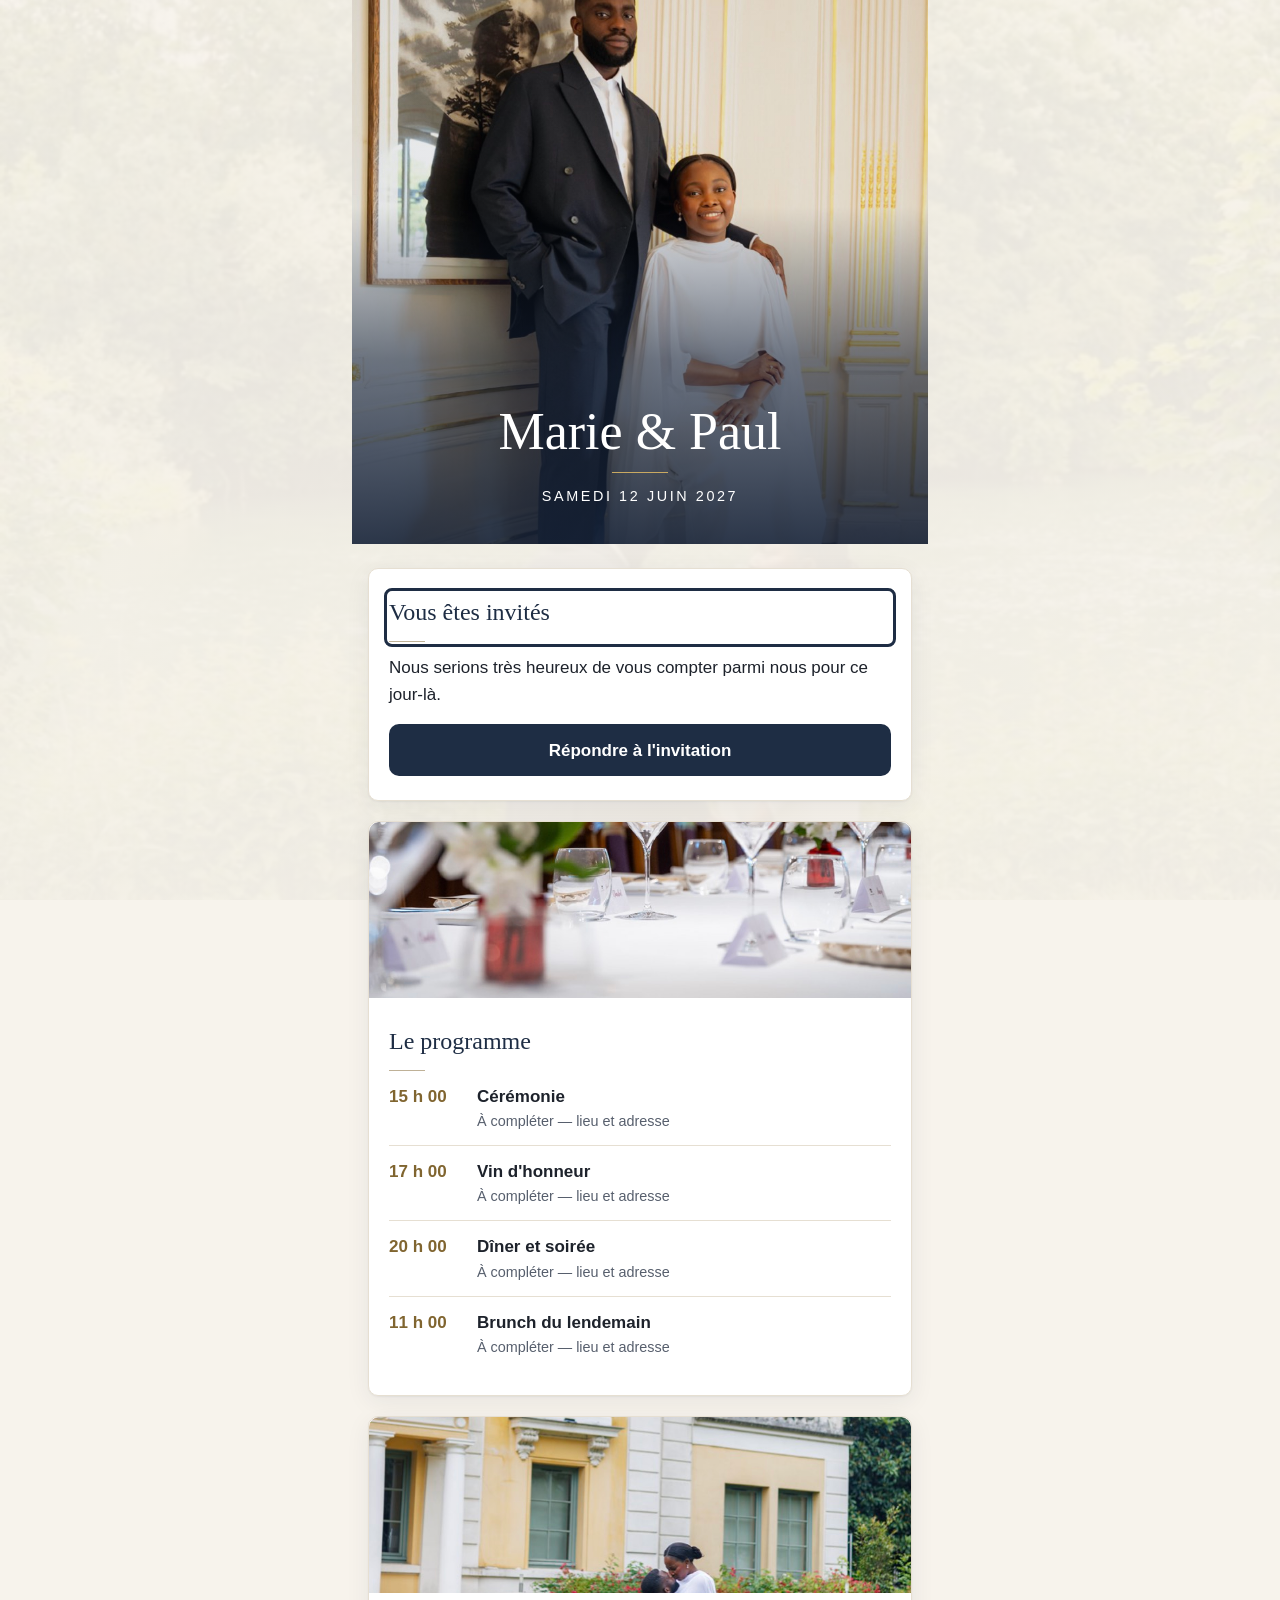
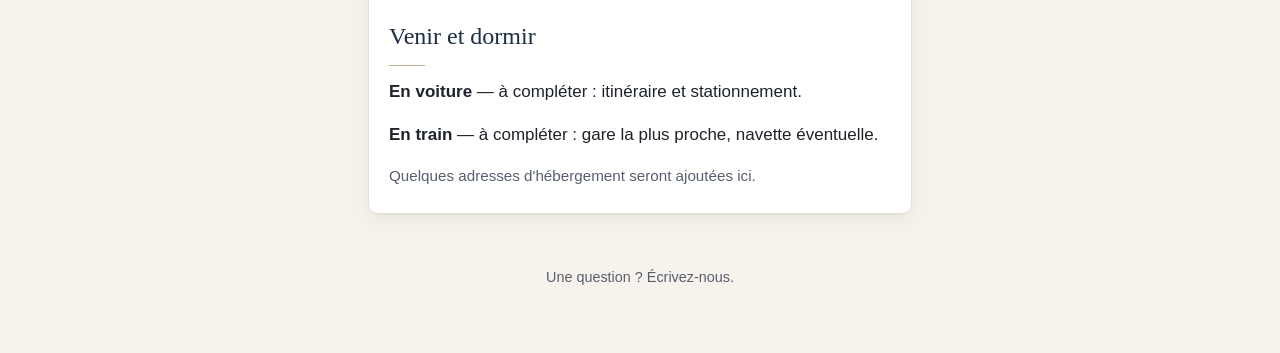
==== index.html @ 6b9d71e5 "P3 — Front câblé sur l'API - index.html : les 5 écrans, CSP par balise meta (default-src 'none', auc" ====
<!DOCTYPE html>
<html lang="fr">
<head>
<meta charset="utf-8">
<meta name="viewport" content="width=device-width, initial-scale=1">

<!--
  CSP par balise meta : GitHub Pages ne permet pas de définir d'en-tête HTTP (C2).

  connect-src autorise les deux domaines d'Apps Script : script.google.com reçoit
  la requête, et googleusercontent.com sert la réponse après la redirection 302
  que fetch suit seul (C4). Oublier le second casse tous les appels.

  Il n'y a volontairement ni 'unsafe-inline' ni 'unsafe-eval' : aucun script ni
  style en ligne nulle part dans ce fichier, et c'est à tenir.
-->
<meta http-equiv="Content-Security-Policy" content="
  default-src 'none';
  script-src 'self';
  style-src 'self';
  img-src 'self' data:;
  font-src 'self';
  connect-src https://script.google.com https://script.googleusercontent.com;
  form-action 'none';
  base-uri 'none';
  frame-ancestors 'none'">

<meta name="description" content="Informations pratiques et confirmation de présence pour le mariage de Marie et Paul.">
<meta name="theme-color" content="#1e2d44">
<title>Mariage de Marie et Paul</title>
<link rel="stylesheet" href="assets/css/style.css">
</head>
<body>

<a class="lien-evitement" href="#principal">Aller au contenu</a>

<div class="page">

  <header class="bandeau">
    <p class="bandeau__prenoms">Marie &amp; Paul</p>
    <hr class="bandeau__filet">
    <p class="bandeau__date">Samedi 12 juin 2027</p>
  </header>

  <main id="principal">

    <!-- ═══ Écran 1 — accueil et informations pratiques ═══════════════════ -->
    <section id="ecran-accueil">

      <div class="carte">
        <h2 tabindex="-1" data-titre>Vous êtes invités</h2>
        <p>Nous serions très heureux de vous compter parmi nous pour ce jour-là.</p>
        <p class="texte-doux" id="rappel-date-limite"></p>
        <div id="msg-accueil"></div>
        <button type="button" class="bouton" id="btn-repondre">Répondre à l'invitation</button>
      </div>

      <div class="carte">
        <img class="photo-bande" src="assets/img/table.jpg" alt="" width="1000" height="814">
        <h2>Le programme</h2>
        <ul class="programme">
          <li>
            <span class="programme__heure">15 h 00</span>
            <span>
              <p class="programme__lieu"><strong>Cérémonie</strong></p>
              <p class="programme__adresse">À compléter — lieu et adresse</p>
            </span>
          </li>
          <li>
            <span class="programme__heure">17 h 00</span>
            <span>
              <p class="programme__lieu"><strong>Vin d'honneur</strong></p>
              <p class="programme__adresse">À compléter — lieu et adresse</p>
            </span>
          </li>
          <li>
            <span class="programme__heure">20 h 00</span>
            <span>
              <p class="programme__lieu"><strong>Dîner et soirée</strong></p>
              <p class="programme__adresse">À compléter — lieu et adresse</p>
            </span>
          </li>
          <li>
            <span class="programme__heure">11 h 00</span>
            <span>
              <p class="programme__lieu"><strong>Brunch du lendemain</strong></p>
              <p class="programme__adresse">À compléter — lieu et adresse</p>
            </span>
          </li>
        </ul>
      </div>

      <div class="carte">
        <img class="photo-bande" src="assets/img/couple.jpg" alt="" width="793" height="1000">
        <h2>Venir et dormir</h2>
        <p><strong>En voiture</strong> — à compléter : itinéraire et stationnement.</p>
        <p><strong>En train</strong> — à compléter : gare la plus proche, navette éventuelle.</p>
        <p class="texte-doux">Quelques adresses d'hébergement seront ajoutées ici.</p>
      </div>

    </section>

    <!-- ═══ Écran 2 — adresse email ═══════════════════════════════════════ -->
    <section id="ecran-email" hidden>
      <div class="carte">
        <h2 tabindex="-1" data-titre>Répondre à l'invitation</h2>
        <p>Indiquez l'adresse email à laquelle vous avez reçu le faire-part. Nous vous
           enverrons un code à 6 chiffres.</p>

        <div id="msg-email"></div>

        <form id="form-email" novalidate>
          <div class="champ">
            <label for="champ-email">Votre adresse email</label>
            <input type="email" id="champ-email" name="email" autocomplete="email"
                   inputmode="email" autocapitalize="off" spellcheck="false"
                   aria-describedby="err-email" required>
            <span class="erreur-champ" id="err-email"></span>
          </div>

          <!-- Piège à robots : invisible pour un humain, rempli par un automate.
               S'il est rempli, le serveur fait semblant d'accepter sans rien envoyer. -->
          <div class="champ-piege" aria-hidden="true">
            <label for="champ-piege">Ne remplissez pas ce champ</label>
            <input type="text" id="champ-piege" name="website" tabindex="-1" autocomplete="off">
          </div>

          <button type="submit" class="bouton" id="btn-envoyer-code">Recevoir mon code</button>
        </form>

        <p class="texte-doux">
          <button type="button" class="bouton--lien" id="btn-retour-accueil">Retour aux informations</button>
        </p>
      </div>
    </section>

    <!-- ═══ Écran 3 — code reçu par email ════════════════════════════════ -->
    <section id="ecran-code" hidden>
      <div class="carte">
        <h2 tabindex="-1" data-titre>Votre code</h2>
        <p>Nous avons envoyé un code à 6 chiffres à <strong id="rappel-email"></strong>.
           Il est valable 10 minutes.</p>

        <div id="msg-code"></div>

        <form id="form-code" novalidate>
          <div class="champ champ-code">
            <label for="champ-code">Code à 6 chiffres</label>
            <span class="aide" id="aide-code">Pensez à regarder dans vos courriers indésirables.</span>
            <input type="text" id="champ-code" inputmode="numeric" autocomplete="one-time-code"
                   pattern="[0-9]{6}" maxlength="6" autocapitalize="off" spellcheck="false"
                   aria-describedby="aide-code err-code" required>
            <span class="erreur-champ" id="err-code"></span>
          </div>

          <button type="submit" class="bouton" id="btn-valider-code">Valider</button>
        </form>

        <p class="texte-doux">
          <button type="button" class="bouton--lien" id="btn-renvoyer-code">Renvoyer un code</button>
          ·
          <button type="button" class="bouton--lien" id="btn-changer-email">Changer d'adresse</button>
        </p>
      </div>
    </section>

    <!-- ═══ Écran 4 — formulaire ═════════════════════════════════════════ -->
    <section id="ecran-formulaire" hidden>
      <div class="carte">
        <h2 tabindex="-1" data-titre id="titre-foyer"></h2>
        <p class="texte-doux" id="sous-titre-foyer"></p>
        <p class="texte-doux" id="rappel-limite-formulaire"></p>
        <div class="message message--info" id="msg-formulaire-clos" role="status" hidden>
          <p>Les réponses sont closes : ce formulaire est en lecture seule.</p>
        </div>
      </div>

      <form id="form-rsvp" novalidate>
        <div class="carte">
          <div id="liste-personnes"></div>

          <div class="personne accompagnant" id="bloc-accompagnant" hidden>
            <label class="case-a-cocher" for="case-accompagnant">
              <input type="checkbox" id="case-accompagnant">
              <span>Je viens accompagné·e
                <span class="texte-doux" id="texte-places-libres"></span></span>
            </label>
            <div id="details-accompagnant">
              <div class="champ">
                <label for="acc-nom">Nom de votre accompagnant·e</label>
                <span class="aide">Pour le plan de table et son menu.</span>
                <input type="text" id="acc-nom" maxlength="60">
              </div>
              <div class="champ">
                <label for="acc-regime">Régime alimentaire</label>
                <select id="acc-regime">
                  <option value="aucun">Aucun régime particulier</option>
                  <option value="vegetarien">Végétarien</option>
                  <option value="vegan">Végétalien</option>
                  <option value="sans_porc">Sans porc</option>
                  <option value="sans_gluten">Sans gluten</option>
                  <option value="menu_enfant">Menu enfant</option>
                  <option value="autre">Autre (précisez ci-dessous)</option>
                </select>
              </div>
              <div class="champ">
                <label for="acc-allergies">Allergies ou précisions</label>
                <input type="text" id="acc-allergies" maxlength="200">
              </div>
            </div>
          </div>
        </div>

        <div class="carte">
          <div class="champ">
            <label for="champ-commentaire">Un mot pour nous&nbsp;?</label>
            <span class="aide">Navette, hébergement, contrainte d'accès, ou simplement un message.</span>
            <textarea id="champ-commentaire" maxlength="500"></textarea>
          </div>

          <div id="msg-formulaire"></div>

          <button type="submit" class="bouton" id="btn-envoyer-reponse">Envoyer notre réponse</button>
        </div>
      </form>
    </section>

    <!-- ═══ Écran 5 — merci ══════════════════════════════════════════════ -->
    <section id="ecran-merci" hidden>
      <div class="carte">
        <img class="photo-bande" src="assets/img/detail.jpg" alt="" width="764" height="800">

        <div class="message message--succes" id="bandeau-merci" role="status">
          <p><strong>C'est enregistré, merci&nbsp;!</strong></p>
        </div>
        <div class="message message--info" id="msg-merci-clos" role="status" hidden>
          <p>Les réponses sont closes.</p>
        </div>

        <h2 tabindex="-1" data-titre id="titre-merci">Votre réponse</h2>
        <ul class="recap" id="recap-personnes"></ul>

        <button type="button" class="bouton bouton--secondaire" id="btn-modifier">Modifier ma réponse</button>
        <p class="texte-doux" id="note-merci"></p>
        <p class="texte-doux">
          <button type="button" class="bouton--lien" id="btn-deconnexion">Se déconnecter</button>
        </p>
      </div>
    </section>

  </main>

  <footer class="pied">
    <p>Une question&nbsp;? Écrivez-nous.</p>
  </footer>

</div>

<!-- Zone d'annonce pour les lecteurs d'écran : chaque changement d'écran,
     chaque erreur et chaque attente y sont écrits. -->
<div id="annonce" class="visuellement-masque" aria-live="polite" role="status"></div>

<script type="module" src="assets/js/app.js"></script>
</body>
</html>
---- assets/css/style.css ----
/* ──────────────────────────────────────────────────────────────────────────
   Site RSVP de mariage — feuille de style unique.

   Mobile d'abord : tout est pensé pour un pouce sur un écran de 360 px, puis
   élargi. Aucune dépendance, aucune police externe (voir « Identité visuelle »).
   Aucun style en ligne nulle part : la CSP interdit `style="..."` (C2).
   ────────────────────────────────────────────────────────────────────────── */

/* ── Identité visuelle ─────────────────────────────────────────────────────
   Palette tirée des photos du couple, par échantillonnage et non à l'œil :
   le marine du costume est la famille dominante (9 % des pixels), devant les
   blancs de la robe et des boiseries, et les ivoires dorés des panneaux
   parisiens et de la façade du château.

       #223244  marine du costume        → --couleur-principale
       #ffffff  robe, boiseries, fleurs  → --couleur-carte
       #ddccbb  panneaux, façade ocre    → --couleur-fond
       #bb9976  dorures                  → --couleur-or

   Chaque couple couleur/fond a été passé au calcul de ratio WCAG. L'or des
   photos (#9c7b3f) ne passait qu'à 3,6:1 : il est assombri à #806530 (5,0:1)
   dès qu'il porte du texte, et sa version claire est réservée aux filets
   décoratifs posés sur le marine, où elle atteint 6,2:1.
   ────────────────────────────────────────────────────────────────────────── */
:root {
  --couleur-fond: #f7f3ec;
  --couleur-carte: #ffffff;
  --couleur-principale: #1e2d44;        /* marine du costume */
  --couleur-principale-sombre: #152136;
  --couleur-or: #806530;                /* or lisible : 5,5:1 sur blanc */
  --couleur-or-clair: #c9a961;          /* filets sur marine uniquement, jamais de texte */
  --couleur-texte: #1d222b;
  --couleur-texte-doux: #575f6d;
  --couleur-bordure: #e6dfd2;
  /* Bordure des champs : 3,2:1 minimum sur les deux fonds — WCAG 1.4.11,
     contraste des composants d'interface. Ne pas éclaircir sans recalculer. */
  --couleur-bordure-forte: #8d8878;
  --couleur-erreur: #9e2f28;
  --couleur-erreur-fond: #fdf2f1;
  --couleur-succes: #2a6049;
  --couleur-succes-fond: #eef5f1;

  --police-titres: Iowan Old Style, Palatino, Georgia, 'Times New Roman', serif;
  --police-texte: -apple-system, BlinkMacSystemFont, 'Segoe UI', Roboto,
                  Helvetica, Arial, sans-serif;

  --rayon: 10px;
  --cible-tactile: 44px;      /* jamais en dessous : doigt d'adulte */
  --largeur-contenu: 34rem;
  --ombre: 0 1px 2px rgba(30, 45, 68, .06), 0 6px 24px rgba(30, 45, 68, .07);
}

*, *::before, *::after { box-sizing: border-box; }

/* Le basculement d'écran et de détails passe par l'attribut `hidden` :
   on s'assure qu'aucune règle d'affichage ne le contredise. */
[hidden] { display: none !important; }

html { -webkit-text-size-adjust: 100%; }

/* Photo de fond, posée une fois pour toute la page et voilée d'ivoire pour
   rester une texture. En pseudo-élément fixe plutôt qu'en
   `background-attachment: fixed`, que Safari iOS rend mal. */
body::before {
  content: '';
  position: fixed;
  inset: 0;
  z-index: -1;
  background-image:
    linear-gradient(rgba(247, 243, 236, .93), rgba(247, 243, 236, .965)),
    url('../img/fond.jpg');
  background-size: cover;
  background-position: center;
}

body {
  margin: 0;
  padding: 0 1rem 4rem;
  background: var(--couleur-fond);
  color: var(--couleur-texte);
  font-family: var(--police-texte);
  font-size: 1.0625rem;        /* 17 px : lisible sans zoom */
  line-height: 1.6;
  overflow-wrap: break-word;   /* un nom très long ne crée pas de défilement horizontal */
}

/* ── Accessibilité ─────────────────────────────────────────────────────── */

:focus-visible {
  outline: 3px solid var(--couleur-principale);
  outline-offset: 2px;
  border-radius: 3px;
}

.lien-evitement {
  position: absolute;
  left: -9999px;
  top: 0;
  background: var(--couleur-carte);
  padding: .75rem 1rem;
  z-index: 10;
}
.lien-evitement:focus { left: .5rem; top: .5rem; }

.visuellement-masque {
  position: absolute;
  width: 1px; height: 1px;
  margin: -1px; padding: 0;
  overflow: hidden;
  clip: rect(0 0 0 0);
  white-space: nowrap;
  border: 0;
}

@media (prefers-reduced-motion: reduce) {
  *, *::before, *::after { animation-duration: .01ms !important; transition-duration: .01ms !important; }
}

/* ── Structure ─────────────────────────────────────────────────────────── */

.page {
  max-width: var(--largeur-contenu);
  margin: 0 auto;
}

/* ── Bandeau photographique ────────────────────────────────────────────── */

.bandeau {
  position: relative;
  margin: 0 -1rem 1.5rem;            /* pleine largeur malgré la marge du body */
  min-height: min(80vh, 34rem);
  display: flex;
  flex-direction: column;
  justify-content: flex-end;
  padding: 2rem 1.5rem 2.25rem;
  text-align: center;
  color: #fff;
  background-color: var(--couleur-principale-sombre);   /* visible si l'image manque */
  background-image:
    linear-gradient(to bottom,
      rgba(21, 33, 54, .10) 0%,
      rgba(21, 33, 54, .10) 38%,
      rgba(21, 33, 54, .62) 66%,
      rgba(21, 33, 54, .90) 100%),
    url('../img/accueil.jpg');
  background-size: cover;
  background-position: center 12%;
  background-repeat: no-repeat;
}

.bandeau__prenoms {
  font-family: var(--police-titres);
  font-size: clamp(2.25rem, 10vw, 3.25rem);
  font-weight: 400;
  line-height: 1.1;
  margin: 0 0 .75rem;
  color: #fff;
}

/* Filet doré : le seul emprunt direct aux dorures des photos. */
.bandeau__filet {
  width: 3.5rem;
  height: 1px;
  margin: 0 auto .75rem;
  background: var(--couleur-or-clair);
  border: 0;
}

.bandeau__date {
  margin: 0;
  color: #fff;
  font-size: .9rem;
  letter-spacing: .18em;
  text-transform: uppercase;
}

/* Bandeau photographique inséré dans une carte (programme, remerciement). */
.photo-bande {
  display: block;
  width: calc(100% + 2.5rem);
  margin: -1.5rem -1.25rem 1.5rem;
  height: 11rem;
  object-fit: cover;
  border-radius: var(--rayon) var(--rayon) 0 0;
  background: var(--couleur-fond);
}

.carte {
  background: var(--couleur-carte);
  border: 1px solid var(--couleur-bordure);
  border-radius: var(--rayon);
  box-shadow: var(--ombre);
  padding: 1.5rem 1.25rem;
  margin-bottom: 1.25rem;
  overflow: hidden;      /* laisse .photo-bande épouser les coins arrondis */
}

h2 {
  font-family: var(--police-titres);
  font-size: 1.5rem;
  font-weight: 400;
  margin: 0 0 .75rem;
  color: var(--couleur-principale);
}

/* Petit filet doré sous les titres : rappel discret des dorures des photos. */
h2::after {
  content: '';
  display: block;
  width: 2.25rem;
  height: 1px;
  margin-top: .6rem;
  background: var(--couleur-or);
  opacity: .5;
}

h3 {
  font-size: 1.0625rem;
  font-weight: 600;
  margin: 0 0 .25rem;
}

p { margin: 0 0 1rem; }
p:last-child { margin-bottom: 0; }

.texte-doux { color: var(--couleur-texte-doux); font-size: .95rem; }

/* ── Informations pratiques ────────────────────────────────────────────── */

.programme { list-style: none; margin: 0; padding: 0; }

.programme li {
  display: flex;
  gap: 1rem;
  padding: .75rem 0;
  border-top: 1px solid var(--couleur-bordure);
}
.programme li:first-child { border-top: 0; padding-top: 0; }

.programme__heure {
  flex: 0 0 4.5rem;
  font-variant-numeric: tabular-nums;
  color: var(--couleur-or);
  font-weight: 600;
}

.programme__lieu { margin: 0; }
.programme__adresse { margin: 0; font-size: .9rem; color: var(--couleur-texte-doux); }

/* ── Formulaires ───────────────────────────────────────────────────────── */

.champ { margin-bottom: 1.25rem; }
.champ:last-child { margin-bottom: 0; }

label {
  display: block;
  font-weight: 600;
  margin-bottom: .35rem;
}

.aide {
  display: block;
  font-weight: 400;
  font-size: .9rem;
  color: var(--couleur-texte-doux);
  margin-bottom: .4rem;
}

input[type="email"],
input[type="text"],
input[type="number"],
select,
textarea {
  width: 100%;
  min-height: var(--cible-tactile);
  padding: .6rem .75rem;
  font: inherit;
  font-size: 1rem;             /* au moins 16 px : évite le zoom automatique sur iOS */
  color: var(--couleur-texte);
  background: var(--couleur-carte);
  border: 1px solid var(--couleur-bordure-forte);
  border-radius: var(--rayon);
}

textarea { min-height: 6rem; resize: vertical; }

select {
  appearance: none;
  background-image: url("data:image/svg+xml;charset=utf-8,%3Csvg xmlns='http://www.w3.org/2000/svg' width='12' height='8'%3E%3Cpath fill='%235f5a52' d='M1 1l5 5 5-5'/%3E%3C/svg%3E");
  background-repeat: no-repeat;
  background-position: right .9rem center;
  padding-right: 2.5rem;
}

input[aria-invalid="true"], select[aria-invalid="true"], textarea[aria-invalid="true"] {
  border-color: var(--couleur-erreur);
  border-width: 2px;
}

/* Champ du code : un seul champ, large, pour que le collage fonctionne. */
.champ-code input {
  font-size: 1.75rem;
  letter-spacing: .5em;
  text-align: center;
  padding-left: .5em;          /* compense l'espacement sur le dernier caractère */
  font-variant-numeric: tabular-nums;
}

/* Piège à robots : invisible pour un humain, lisible par un robot (M4). */
.champ-piege {
  position: absolute;
  left: -9999px;
  width: 1px;
  height: 1px;
  overflow: hidden;
}

/* ── Boutons ───────────────────────────────────────────────────────────── */

.bouton {
  display: inline-flex;
  align-items: center;
  justify-content: center;
  gap: .5rem;
  width: 100%;
  min-height: var(--cible-tactile);
  padding: .7rem 1.25rem;
  font: inherit;
  font-size: 1.0625rem;
  font-weight: 600;
  color: #fff;
  background: var(--couleur-principale);
  border: 1px solid transparent;
  border-radius: var(--rayon);
  cursor: pointer;
  text-align: center;
}

.bouton:hover:not(:disabled) { background: var(--couleur-principale-sombre); }

.bouton:disabled {
  opacity: .6;
  cursor: progress;
}

.bouton--secondaire {
  color: var(--couleur-principale);
  background: transparent;
  border-color: var(--couleur-bordure-forte);
  font-weight: 500;
}
.bouton--secondaire:hover:not(:disabled) { background: var(--couleur-fond); }

.bouton--lien {
  width: auto;
  min-height: var(--cible-tactile);
  padding: .5rem 0;
  color: var(--couleur-principale);
  background: none;
  border: 0;
  font-weight: 500;
  text-decoration: underline;
  cursor: pointer;
}

/* Indicateur d'attente : le démarrage à froid dure 1 à 4 s (C5), il faut
   que l'invité voie qu'il se passe quelque chose. */
.rouet {
  width: 1.1em;
  height: 1.1em;
  border: 2px solid currentColor;
  border-right-color: transparent;
  border-radius: 50%;
  animation: tourner .7s linear infinite;
}
@keyframes tourner { to { transform: rotate(360deg); } }

/* ── Messages ──────────────────────────────────────────────────────────── */

.message {
  display: flex;
  gap: .6rem;
  padding: .85rem 1rem;
  border-radius: var(--rayon);
  border: 1px solid;
  margin-bottom: 1.25rem;
  font-size: .97rem;
}

.message--erreur {
  color: var(--couleur-erreur);
  background: var(--couleur-erreur-fond);
  border-color: var(--couleur-erreur);
}

.message--succes {
  color: var(--couleur-succes);
  background: var(--couleur-succes-fond);
  border-color: var(--couleur-succes);
}

.message--info {
  color: var(--couleur-texte-doux);
  background: var(--couleur-fond);
  border-color: var(--couleur-bordure);
}

.message p { margin: 0; }
.message p + p { margin-top: .4rem; }

.erreur-champ {
  display: block;
  margin-top: .35rem;
  color: var(--couleur-erreur);
  font-size: .9rem;
  font-weight: 500;
}

/* ── Personnes du foyer ────────────────────────────────────────────────── */

.personne {
  border: 1px solid var(--couleur-bordure);
  border-radius: var(--rayon);
  padding: 1rem;
  margin-bottom: 1rem;
}

.personne__nom {
  display: flex;
  align-items: baseline;
  justify-content: space-between;
  gap: .5rem;
  margin-bottom: .75rem;
}

.etiquette {
  font-size: .78rem;
  font-weight: 600;
  letter-spacing: .04em;
  text-transform: uppercase;
  color: var(--couleur-texte-doux);
  background: var(--couleur-fond);
  border: 1px solid var(--couleur-bordure);
  border-radius: 999px;
  padding: .1rem .55rem;
  white-space: nowrap;
}

/* Choix présent / absent : deux grandes cibles, pas une case à cocher. */
.choix-presence {
  border: 0;
  margin: 0 0 1rem;
  padding: 0;
}

.choix-presence legend { padding: 0; margin-bottom: .35rem; font-weight: 600; }

/* La grille est portée par un div interne : `display: grid` sur un <fieldset>
   reste mal supporté par les navigateurs un peu anciens. */
.choix-presence__options {
  display: grid;
  grid-template-columns: 1fr 1fr;
  gap: .5rem;
}

/* Chaque option est un <label> : le clic bascule le bouton radio sur toute la
   surface, et le radio reçoit enfin un nom accessible. */
.choix-presence__option {
  position: relative;
  display: block;
  margin: 0;
  font-weight: 400;
  cursor: pointer;
}

.choix-presence input {
  position: absolute;
  opacity: 0;
  width: 100%;
  height: 100%;
  margin: 0;
  cursor: pointer;
}

.choix-presence span {
  display: flex;
  align-items: center;
  justify-content: center;
  min-height: var(--cible-tactile);
  padding: .5rem;
  text-align: center;
  background: var(--couleur-carte);
  border: 1px solid var(--couleur-bordure-forte);
  border-radius: var(--rayon);
  font-weight: 500;
}

.choix-presence input:checked + span {
  color: #fff;
  background: var(--couleur-principale);
  border-color: var(--couleur-principale);
}

.choix-presence input:focus-visible + span {
  outline: 3px solid var(--couleur-principale);
  outline-offset: 2px;
}

/* Les détails n'apparaissent que si la personne est présente. */
.details-presence { padding-top: .25rem; }

.ligne-deux {
  display: grid;
  grid-template-columns: 1fr;
  gap: 1rem;
}

@media (min-width: 30rem) {
  .ligne-deux { grid-template-columns: 7rem 1fr; }
}

/* Accompagnant : on n'affiche le bloc que si une place est libre. */
.accompagnant { border-style: dashed; }

.case-a-cocher {
  display: flex;
  align-items: flex-start;
  gap: .65rem;
  min-height: var(--cible-tactile);
  cursor: pointer;
  font-weight: 500;
}

.case-a-cocher input {
  width: 1.4rem;
  height: 1.4rem;
  margin: .2rem 0 0;
  flex: 0 0 auto;
  accent-color: var(--couleur-principale);
}

/* ── Récapitulatif ─────────────────────────────────────────────────────── */

.recap { list-style: none; margin: 0 0 1.25rem; padding: 0; }

.recap li {
  display: flex;
  align-items: baseline;
  justify-content: space-between;
  gap: 1rem;
  padding: .7rem 0;
  border-top: 1px solid var(--couleur-bordure);
}
.recap li:first-child { border-top: 0; }

.recap__detail { font-size: .9rem; color: var(--couleur-texte-doux); }

.recap__etat { font-weight: 600; white-space: nowrap; }
.recap__etat--present { color: var(--couleur-succes); }
.recap__etat--absent { color: var(--couleur-texte-doux); }

/* ── Pied de page ──────────────────────────────────────────────────────── */

.pied {
  text-align: center;
  padding: 2rem 0 0;
  font-size: .9rem;
  color: var(--couleur-texte-doux);
}

.pied a { color: var(--couleur-principale); }

/* ── Impression ────────────────────────────────────────────────────────── */

@media print {
  .carte { box-shadow: none; break-inside: avoid; }
  .bouton, .bouton--lien { display: none; }
}
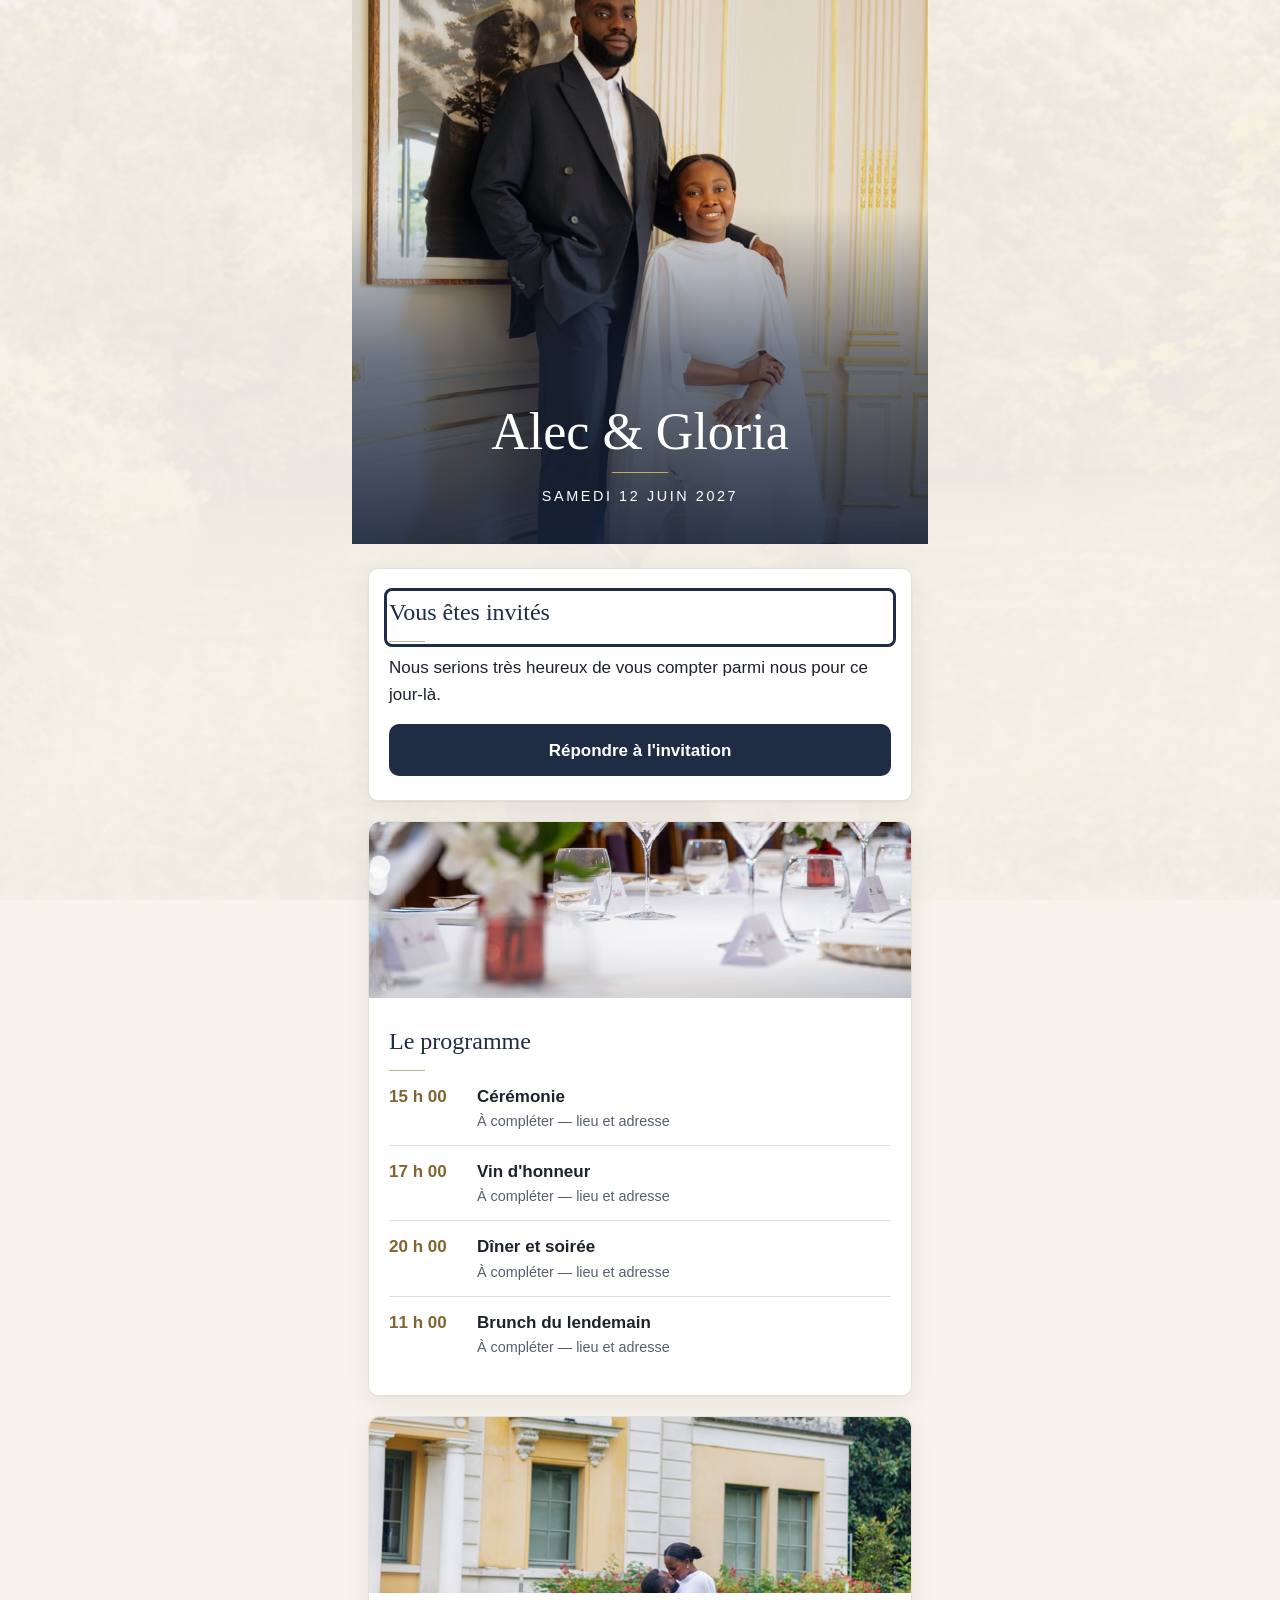
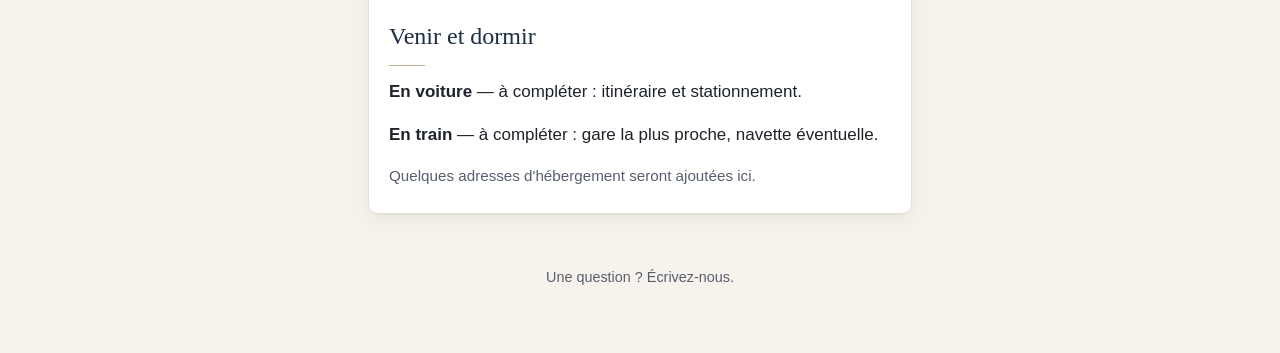
==== commit a03403a6: "Nom des mariés : Alec et Gloria index.html (titre, description, bandeau), maquette.html, Config.csv " ====
--- a/index.html
+++ b/index.html
@@ -25,9 +25,9 @@
   base-uri 'none';
   frame-ancestors 'none'">
 
-<meta name="description" content="Informations pratiques et confirmation de présence pour le mariage de Marie et Paul.">
+<meta name="description" content="Informations pratiques et confirmation de présence pour le mariage d'Alec et Gloria.">
 <meta name="theme-color" content="#1e2d44">
-<title>Mariage de Marie et Paul</title>
+<title>Mariage d'Alec et Gloria</title>
 <link rel="stylesheet" href="assets/css/style.css">
 </head>
 <body>
@@ -37,7 +37,7 @@
 <div class="page">
 
   <header class="bandeau">
-    <p class="bandeau__prenoms">Marie &amp; Paul</p>
+    <p class="bandeau__prenoms">Alec &amp; Gloria</p>
     <hr class="bandeau__filet">
     <p class="bandeau__date">Samedi 12 juin 2027</p>
   </header>
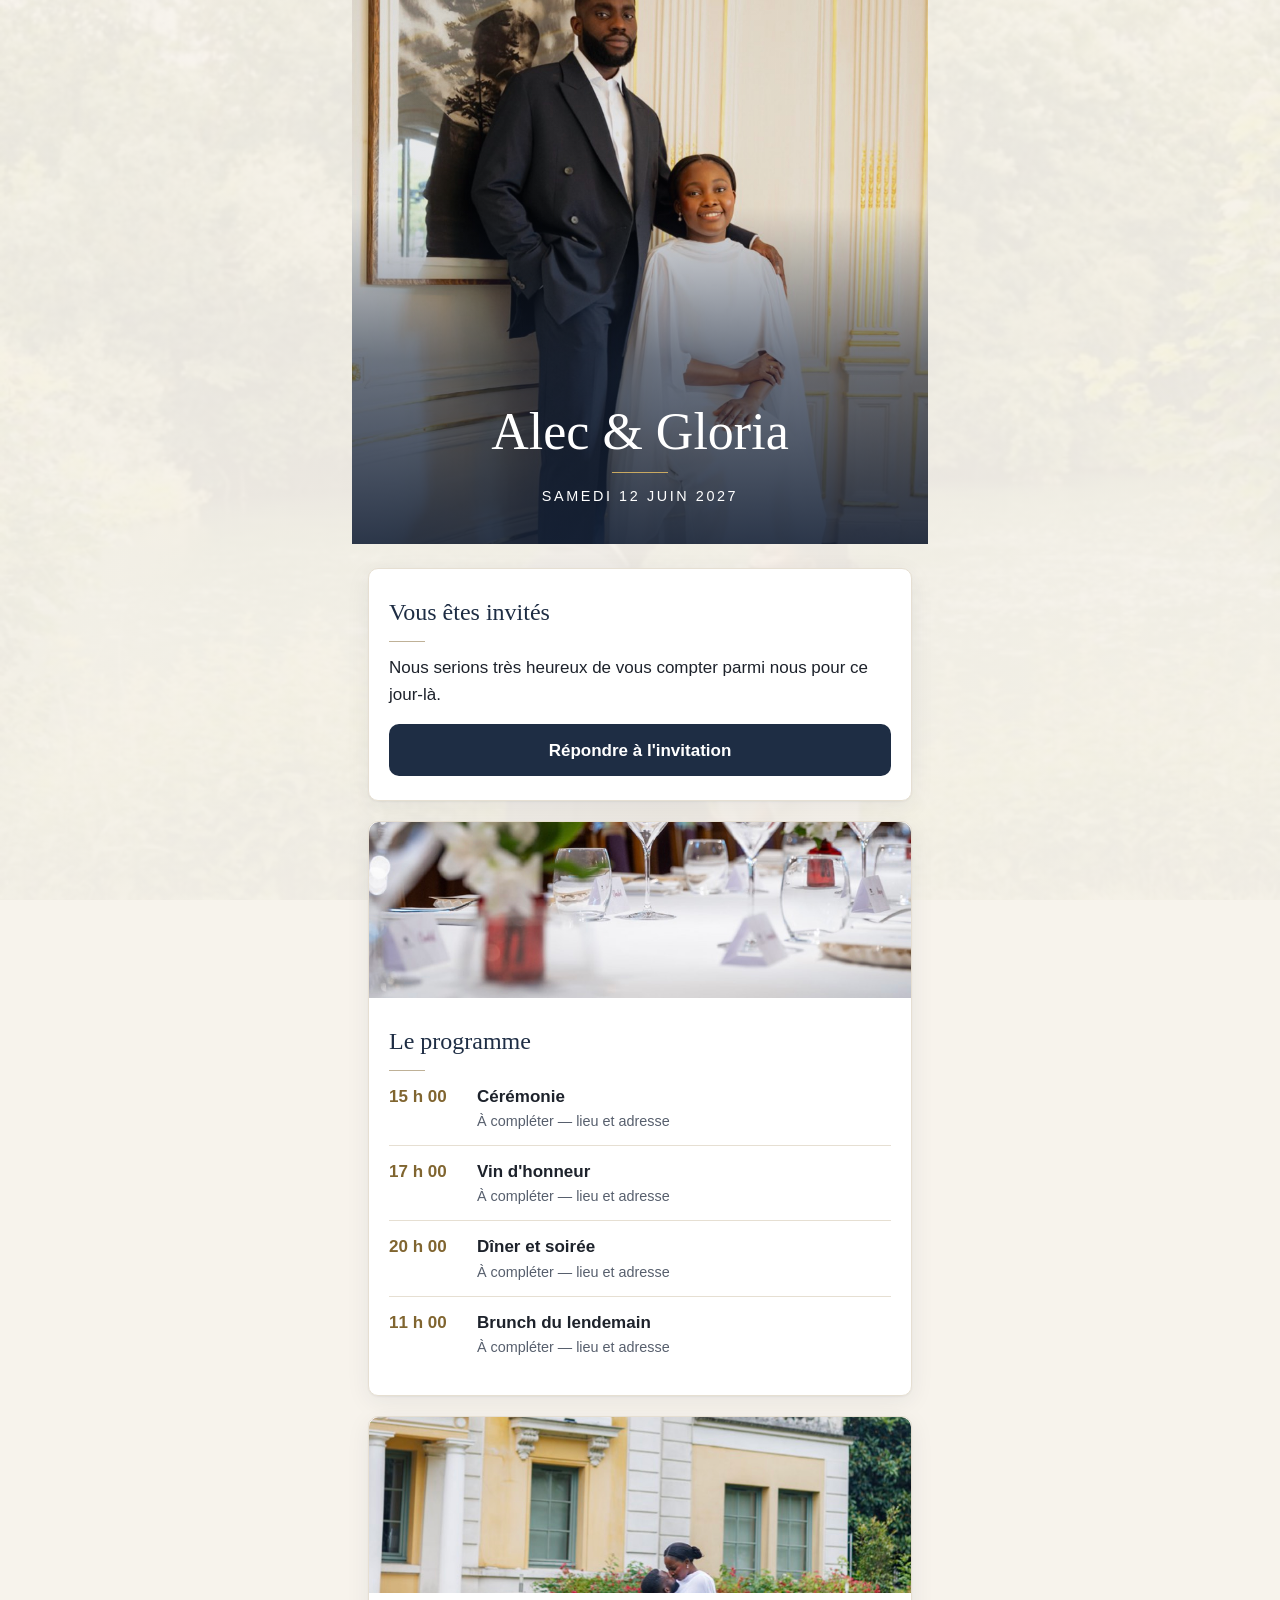
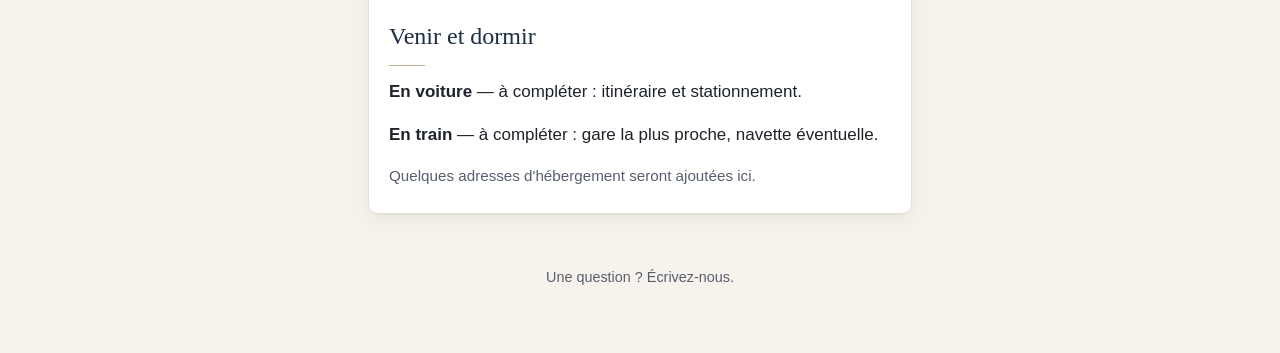
==== commit 08bdad1f: "P4 : corrections de la revue croisée (4 bloquants, 9 à corriger) Backend - l'adresse de contact quit" ====
--- a/index.html
+++ b/index.html
@@ -56,7 +56,7 @@
       </div>
 
       <div class="carte">
-        <img class="photo-bande" src="assets/img/table.jpg" alt="" width="1000" height="814">
+        <img class="photo-bande" src="assets/img/table.jpg" alt="" width="1000" height="814" loading="lazy">
         <h2>Le programme</h2>
         <ul class="programme">
           <li>
@@ -91,7 +91,7 @@
       </div>
 
       <div class="carte">
-        <img class="photo-bande" src="assets/img/couple.jpg" alt="" width="793" height="1000">
+        <img class="photo-bande" src="assets/img/couple.jpg" alt="" width="793" height="1000" loading="lazy">
         <h2>Venir et dormir</h2>
         <p><strong>En voiture</strong> — à compléter : itinéraire et stationnement.</p>
         <p><strong>En train</strong> — à compléter : gare la plus proche, navette éventuelle.</p>
@@ -228,7 +228,7 @@
     <!-- ═══ Écran 5 — merci ══════════════════════════════════════════════ -->
     <section id="ecran-merci" hidden>
       <div class="carte">
-        <img class="photo-bande" src="assets/img/detail.jpg" alt="" width="764" height="800">
+        <img class="photo-bande" src="assets/img/detail.jpg" alt="" width="764" height="800" loading="lazy">
 
         <div class="message message--succes" id="bandeau-merci" role="status">
           <p><strong>C'est enregistré, merci&nbsp;!</strong></p>
@@ -251,7 +251,9 @@
   </main>
 
   <footer class="pied">
-    <p>Une question&nbsp;? Écrivez-nous.</p>
+    <!-- L'adresse est écrite ici par app.js, depuis Config!CONTACT_MARIES :
+         elle n'est pas dans le dépôt, qui est public. -->
+    <p id="contact-pied">Une question&nbsp;? Écrivez-nous.</p>
   </footer>
 
 </div>
--- a/assets/css/style.css
+++ b/assets/css/style.css
@@ -408,6 +408,8 @@
 .message p { margin: 0; }
 .message p + p { margin-top: .4rem; }
 
+.erreur-champ:empty { display: none; }
+
 .erreur-champ {
   display: block;
   margin-top: .35rem;
@@ -506,6 +508,23 @@
   outline-offset: 2px;
 }
 
+/* Le bouton radio est en opacity: 0 — la règle générique
+   `input[aria-invalid="true"]` s'appliquait donc à un élément invisible, et une
+   présence oubliée n'était signalée nulle part à l'écran. C'est le <span> visible
+   qui doit porter la marque. */
+.choix-presence input[aria-invalid="true"] + span {
+  border-color: var(--couleur-erreur);
+  border-width: 2px;
+  padding: calc(.5rem - 1px);
+}
+
+/* Le focus programmatique après un appui tactile ne déclenche pas :focus-visible :
+   sans cette règle, le champ fautif ne se distinguait pas sur mobile. */
+.choix-presence input[aria-invalid="true"]:focus + span {
+  outline: 3px solid var(--couleur-erreur);
+  outline-offset: 2px;
+}
+
 /* Les détails n'apparaissent que si la personne est présente. */
 .details-presence { padding-top: .25rem; }
 
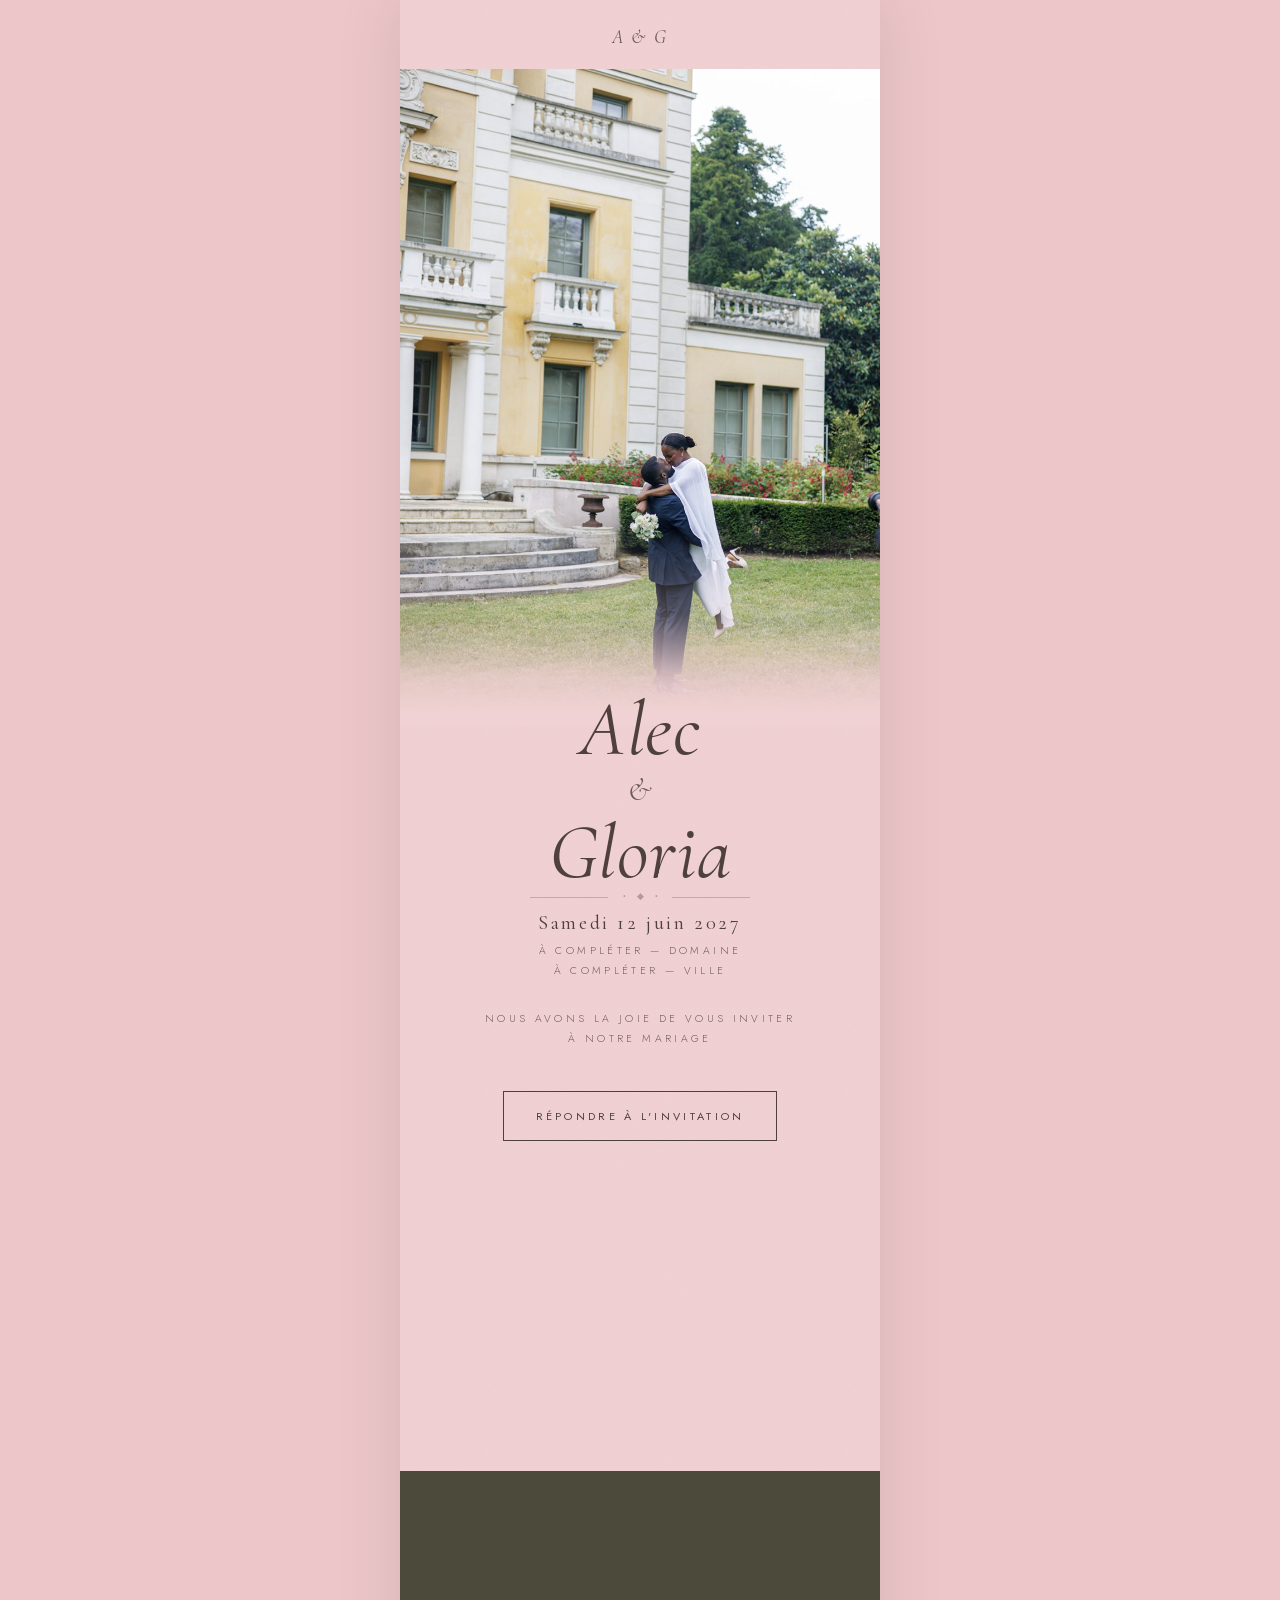
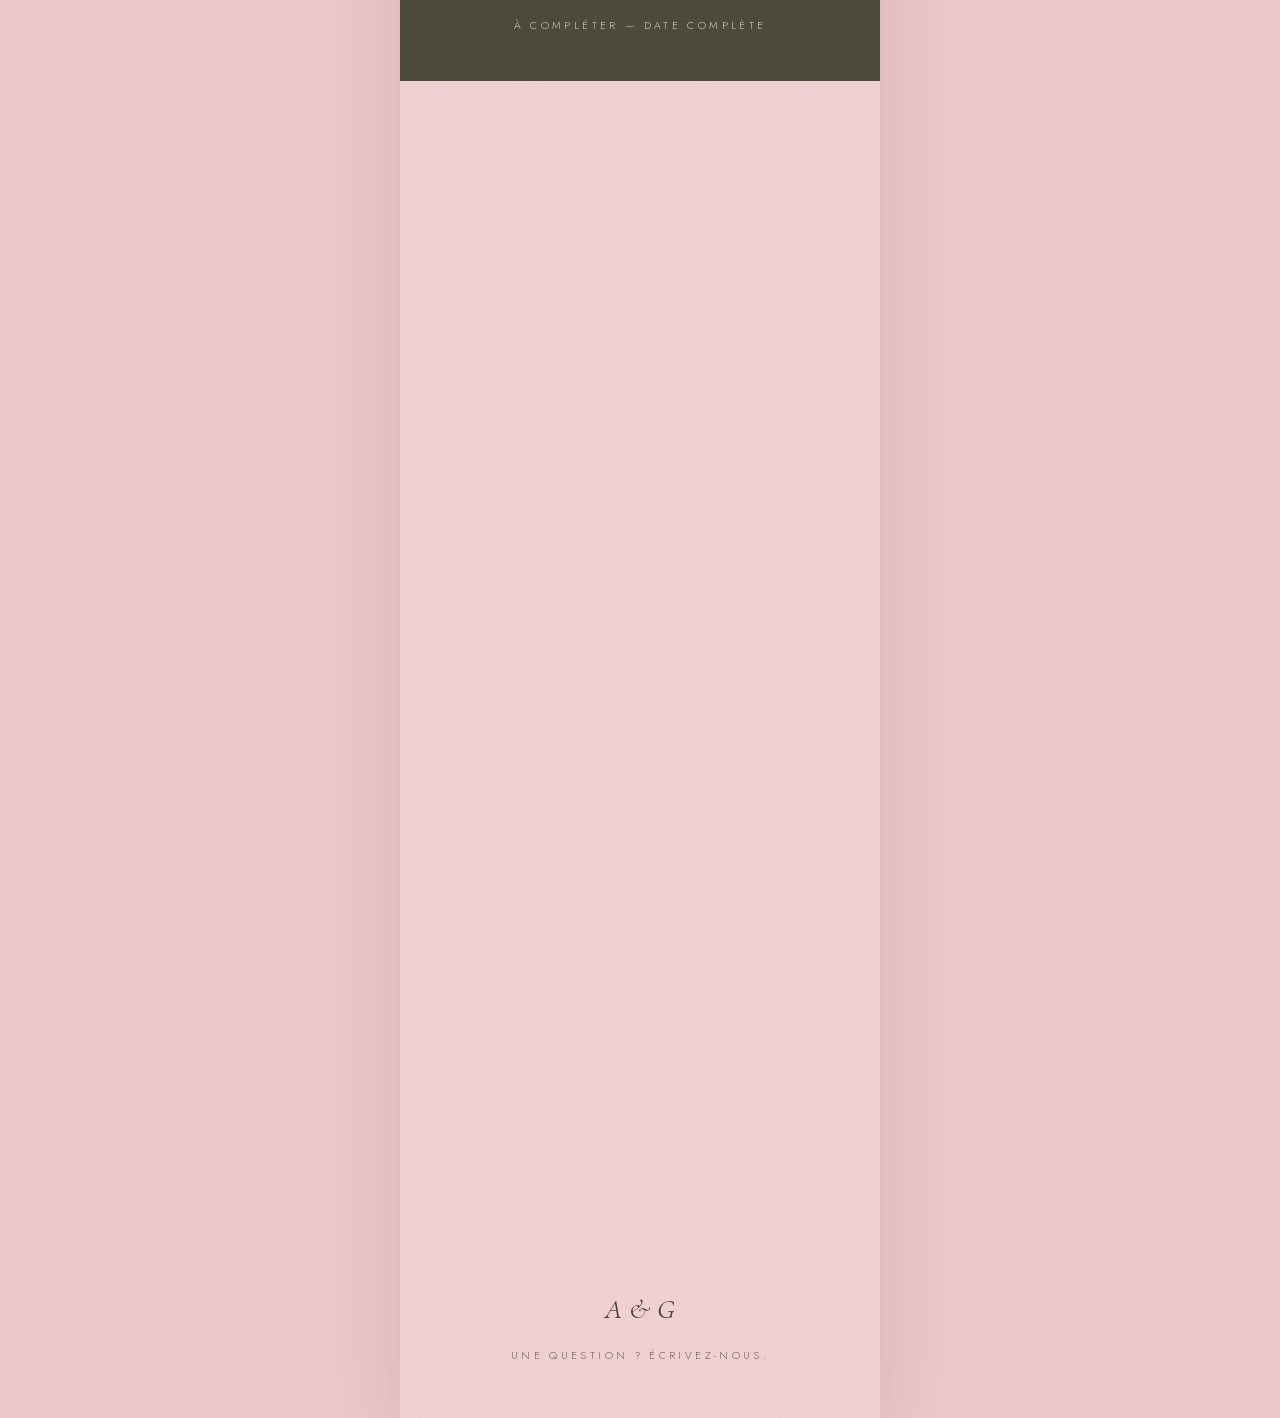
==== commit 5dec1826: "Habillage « papeterie » d'après la maquette de Harry index.html et style.css repris entièrement dans" ====
--- a/index.html
+++ b/index.html
@@ -12,7 +12,9 @@
   que fetch suit seul (C4). Oublier le second casse tous les appels.
 
   Il n'y a volontairement ni 'unsafe-inline' ni 'unsafe-eval' : aucun script ni
-  style en ligne nulle part dans ce fichier, et c'est à tenir.
+  style en ligne nulle part dans ce fichier, et c'est à tenir. Les polices sont
+  auto-hébergées pour la même raison — et pour ne pas donner l'adresse IP de
+  chaque invité à un tiers.
 -->
 <meta http-equiv="Content-Security-Policy" content="
   default-src 'none';
@@ -26,7 +28,7 @@
   frame-ancestors 'none'">
 
 <meta name="description" content="Informations pratiques et confirmation de présence pour le mariage d'Alec et Gloria.">
-<meta name="theme-color" content="#1e2d44">
+<meta name="theme-color" content="#f1d2d4">
 <title>Mariage d'Alec et Gloria</title>
 <link rel="stylesheet" href="assets/css/style.css">
 </head>
@@ -34,226 +36,295 @@
 
 <a class="lien-evitement" href="#principal">Aller au contenu</a>
 
-<div class="page">
-
-  <header class="bandeau">
-    <p class="bandeau__prenoms">Alec &amp; Gloria</p>
-    <hr class="bandeau__filet">
-    <p class="bandeau__date">Samedi 12 juin 2027</p>
-  </header>
+<div class="page papier">
+
+  <!-- En-tête discret, présent sur tous les écrans : c'est le monogramme
+       de la papeterie, pas un titre. Les vrais prénoms sont dans le bandeau. -->
+  <p class="entete"><span class="entete__monogramme">A &amp; G</span></p>
 
   <main id="principal">
 
     <!-- ═══ Écran 1 — accueil et informations pratiques ═══════════════════ -->
     <section id="ecran-accueil">
 
-      <div class="carte">
-        <h2 tabindex="-1" data-titre>Vous êtes invités</h2>
-        <p>Nous serions très heureux de vous compter parmi nous pour ce jour-là.</p>
-        <p class="texte-doux" id="rappel-date-limite"></p>
-        <div id="msg-accueil"></div>
-        <button type="button" class="bouton" id="btn-repondre">Répondre à l'invitation</button>
-      </div>
-
-      <div class="carte">
-        <img class="photo-bande" src="assets/img/table.jpg" alt="" width="1000" height="814" loading="lazy">
-        <h2>Le programme</h2>
-        <ul class="programme">
-          <li>
-            <span class="programme__heure">15 h 00</span>
-            <span>
-              <p class="programme__lieu"><strong>Cérémonie</strong></p>
+      <header class="bandeau">
+        <div class="bandeau__image">
+          <img class="bandeau__photo" src="assets/img/hero.jpg" alt=""
+               width="860" height="1174" fetchpriority="high">
+          <div class="bandeau__fondu"></div>
+        </div>
+        <div class="bandeau__texte">
+          <h1 class="bandeau__prenoms" tabindex="-1" data-titre>
+            <span>Alec</span>
+            <span class="bandeau__et">&amp;</span>
+            <span>Gloria</span>
+          </h1>
+          <div class="filet" aria-hidden="true"><span>• ◆ •</span></div>
+          <p class="bandeau__date">
+            <time id="date-mariage" datetime="2027-06-12T15:00:00+02:00">Samedi 12 juin 2027</time>
+          </p>
+          <p class="label bandeau__lieu">À compléter — domaine<br>À compléter — ville</p>
+        </div>
+      </header>
+
+      <div class="section section--serre">
+        <div class="pile">
+          <p class="label">Nous avons la joie de vous inviter<br>à notre mariage</p>
+          <p class="texte-doux" id="rappel-date-limite"></p>
+          <div id="msg-accueil"></div>
+          <button type="button" class="bouton" id="btn-repondre">Répondre à l'invitation</button>
+        </div>
+      </div>
+
+      <!-- ── Compte à rebours ── -->
+      <div class="section section--serre">
+        <div class="carte rv"><div class="carte__gouttiere"><div class="carte__filet"><div class="carte__in">
+          <div class="pile rebours">
+            <h2 class="script">Compte à rebours</h2>
+            <p class="label">Avant le plus beau jour de notre vie</p>
+            <div class="rebours__grille" role="timer">
+              <div><span class="rebours__nombre" id="cd-jours">—</span><span class="label">Jours</span></div>
+              <div><span class="rebours__nombre" id="cd-heures">—</span><span class="label">Heures</span></div>
+              <div><span class="rebours__nombre" id="cd-minutes">—</span><span class="label">Min</span></div>
+              <div><span class="rebours__nombre" id="cd-secondes">—</span><span class="label">Sec</span></div>
+            </div>
+          </div>
+        </div></div></div></div>
+      </div>
+
+      <!-- ── Bandeau Jour J ── -->
+      <div class="section bande">
+        <div class="pile">
+          <h2 class="script rv">Le jour J</h2>
+          <p class="label rv d1">À compléter — date complète</p>
+        </div>
+      </div>
+
+      <!-- ── Programme ── -->
+      <div class="section">
+        <div class="carte rv"><div class="carte__gouttiere"><div class="carte__filet"><div class="carte__in">
+          <ul class="programme">
+            <li>
+              <p class="programme__heure">15 h 00</p>
+              <p class="programme__lieu">Cérémonie</p>
               <p class="programme__adresse">À compléter — lieu et adresse</p>
-            </span>
-          </li>
-          <li>
-            <span class="programme__heure">17 h 00</span>
-            <span>
-              <p class="programme__lieu"><strong>Vin d'honneur</strong></p>
+            </li>
+            <li>
+              <p class="programme__heure">17 h 00</p>
+              <p class="programme__lieu">Vin d'honneur</p>
               <p class="programme__adresse">À compléter — lieu et adresse</p>
-            </span>
-          </li>
-          <li>
-            <span class="programme__heure">20 h 00</span>
-            <span>
-              <p class="programme__lieu"><strong>Dîner et soirée</strong></p>
+            </li>
+            <li>
+              <p class="programme__heure">20 h 00</p>
+              <p class="programme__lieu">Dîner et soirée</p>
               <p class="programme__adresse">À compléter — lieu et adresse</p>
-            </span>
-          </li>
-          <li>
-            <span class="programme__heure">11 h 00</span>
-            <span>
-              <p class="programme__lieu"><strong>Brunch du lendemain</strong></p>
+            </li>
+            <li>
+              <p class="programme__heure">11 h 00</p>
+              <p class="programme__lieu">Brunch du lendemain</p>
               <p class="programme__adresse">À compléter — lieu et adresse</p>
-            </span>
-          </li>
-        </ul>
-      </div>
-
-      <div class="carte">
-        <img class="photo-bande" src="assets/img/couple.jpg" alt="" width="793" height="1000" loading="lazy">
-        <h2>Venir et dormir</h2>
-        <p><strong>En voiture</strong> — à compléter : itinéraire et stationnement.</p>
-        <p><strong>En train</strong> — à compléter : gare la plus proche, navette éventuelle.</p>
-        <p class="texte-doux">Quelques adresses d'hébergement seront ajoutées ici.</p>
+            </li>
+          </ul>
+        </div></div></div></div>
+      </div>
+
+      <!-- ── Venir et dormir ── -->
+      <div class="section section--serre">
+        <div class="carte rv"><div class="carte__gouttiere"><div class="carte__filet"><div class="carte__in">
+          <div class="pile">
+            <h2 class="script">Venir et dormir</h2>
+            <div class="filet" aria-hidden="true"><span>• ◆ •</span></div>
+            <p class="label">En voiture</p>
+            <p class="programme__adresse">À compléter — itinéraire et stationnement.</p>
+            <p class="label">En train</p>
+            <p class="programme__adresse">À compléter — gare la plus proche, navette éventuelle.</p>
+            <p class="label">Dormir sur place</p>
+            <p class="programme__adresse">À compléter — quelques adresses d'hébergement.</p>
+          </div>
+        </div></div></div></div>
       </div>
 
     </section>
 
     <!-- ═══ Écran 2 — adresse email ═══════════════════════════════════════ -->
     <section id="ecran-email" hidden>
-      <div class="carte">
-        <h2 tabindex="-1" data-titre>Répondre à l'invitation</h2>
-        <p>Indiquez l'adresse email à laquelle vous avez reçu le faire-part. Nous vous
-           enverrons un code à 6 chiffres.</p>
-
-        <div id="msg-email"></div>
-
-        <form id="form-email" novalidate>
-          <div class="champ">
-            <label for="champ-email">Votre adresse email</label>
-            <input type="email" id="champ-email" name="email" autocomplete="email"
-                   inputmode="email" autocapitalize="off" spellcheck="false"
-                   aria-describedby="err-email" required>
-            <span class="erreur-champ" id="err-email"></span>
-          </div>
-
-          <!-- Piège à robots : invisible pour un humain, rempli par un automate.
-               S'il est rempli, le serveur fait semblant d'accepter sans rien envoyer. -->
-          <div class="champ-piege" aria-hidden="true">
-            <label for="champ-piege">Ne remplissez pas ce champ</label>
-            <input type="text" id="champ-piege" name="website" tabindex="-1" autocomplete="off">
-          </div>
-
-          <button type="submit" class="bouton" id="btn-envoyer-code">Recevoir mon code</button>
-        </form>
-
-        <p class="texte-doux">
-          <button type="button" class="bouton--lien" id="btn-retour-accueil">Retour aux informations</button>
-        </p>
+      <div class="section">
+        <div class="carte"><div class="carte__gouttiere"><div class="carte__filet"><div class="carte__in">
+          <div class="pile">
+            <h2 class="script" tabindex="-1" data-titre>Répondre à l'invitation</h2>
+            <div class="filet" aria-hidden="true"><span>• ◆ •</span></div>
+            <p class="texte-doux">Indiquez l'adresse email à laquelle vous avez reçu le
+               faire-part. Nous vous enverrons un code à 6 chiffres.</p>
+          </div>
+
+          <div id="msg-email"></div>
+
+          <form id="form-email" novalidate>
+            <div class="champ">
+              <label for="champ-email">Votre adresse email</label>
+              <input type="email" id="champ-email" name="email" autocomplete="email"
+                     inputmode="email" autocapitalize="off" spellcheck="false"
+                     aria-describedby="err-email" required>
+              <span class="erreur-champ" id="err-email"></span>
+            </div>
+
+            <!-- Piège à robots : invisible pour un humain, rempli par un automate.
+                 S'il est rempli, le serveur fait semblant d'accepter sans rien envoyer. -->
+            <div class="champ-piege" aria-hidden="true">
+              <label for="champ-piege">Ne remplissez pas ce champ</label>
+              <input type="text" id="champ-piege" name="website" tabindex="-1" autocomplete="off">
+            </div>
+
+            <div class="pile">
+              <button type="submit" class="bouton" id="btn-envoyer-code">Recevoir mon code</button>
+              <button type="button" class="bouton--lien" id="btn-retour-accueil">Retour aux informations</button>
+            </div>
+          </form>
+        </div></div></div></div>
       </div>
     </section>
 
     <!-- ═══ Écran 3 — code reçu par email ════════════════════════════════ -->
     <section id="ecran-code" hidden>
-      <div class="carte">
-        <h2 tabindex="-1" data-titre>Votre code</h2>
-        <p>Nous avons envoyé un code à 6 chiffres à <strong id="rappel-email"></strong>.
-           Il est valable 10 minutes.</p>
-
-        <div id="msg-code"></div>
-
-        <form id="form-code" novalidate>
-          <div class="champ champ-code">
-            <label for="champ-code">Code à 6 chiffres</label>
-            <span class="aide" id="aide-code">Pensez à regarder dans vos courriers indésirables.</span>
-            <input type="text" id="champ-code" inputmode="numeric" autocomplete="one-time-code"
-                   pattern="[0-9]{6}" maxlength="6" autocapitalize="off" spellcheck="false"
-                   aria-describedby="aide-code err-code" required>
-            <span class="erreur-champ" id="err-code"></span>
-          </div>
-
-          <button type="submit" class="bouton" id="btn-valider-code">Valider</button>
-        </form>
-
-        <p class="texte-doux">
-          <button type="button" class="bouton--lien" id="btn-renvoyer-code">Renvoyer un code</button>
-          ·
-          <button type="button" class="bouton--lien" id="btn-changer-email">Changer d'adresse</button>
-        </p>
+      <div class="section">
+        <div class="carte"><div class="carte__gouttiere"><div class="carte__filet"><div class="carte__in">
+          <div class="pile">
+            <h2 class="script" tabindex="-1" data-titre>Votre code</h2>
+            <div class="filet" aria-hidden="true"><span>• ◆ •</span></div>
+            <p class="texte-doux">Nous avons envoyé un code à 6 chiffres à
+               <strong id="rappel-email"></strong>. Il est valable 10 minutes.</p>
+          </div>
+
+          <div id="msg-code"></div>
+
+          <form id="form-code" novalidate>
+            <div class="champ champ-code">
+              <label for="champ-code">Code à 6 chiffres</label>
+              <span class="aide" id="aide-code">Pensez à regarder dans vos courriers indésirables.</span>
+              <input type="text" id="champ-code" inputmode="numeric" autocomplete="one-time-code"
+                     pattern="[0-9]{6}" maxlength="6" autocapitalize="off" spellcheck="false"
+                     aria-describedby="aide-code err-code" required>
+              <span class="erreur-champ" id="err-code"></span>
+            </div>
+
+            <div class="pile">
+              <button type="submit" class="bouton" id="btn-valider-code">Valider</button>
+              <button type="button" class="bouton--lien" id="btn-renvoyer-code">Demander un nouveau code</button>
+              <button type="button" class="bouton--lien" id="btn-changer-email">Changer d'adresse</button>
+            </div>
+          </form>
+        </div></div></div></div>
       </div>
     </section>
 
     <!-- ═══ Écran 4 — formulaire ═════════════════════════════════════════ -->
     <section id="ecran-formulaire" hidden>
-      <div class="carte">
-        <h2 tabindex="-1" data-titre id="titre-foyer"></h2>
-        <p class="texte-doux" id="sous-titre-foyer"></p>
-        <p class="texte-doux" id="rappel-limite-formulaire"></p>
-        <div class="message message--info" id="msg-formulaire-clos" role="status" hidden>
-          <p>Les réponses sont closes : ce formulaire est en lecture seule.</p>
-        </div>
-      </div>
-
-      <form id="form-rsvp" novalidate>
-        <div class="carte">
-          <div id="liste-personnes"></div>
-
-          <div class="personne accompagnant" id="bloc-accompagnant" hidden>
-            <label class="case-a-cocher" for="case-accompagnant">
-              <input type="checkbox" id="case-accompagnant">
-              <span>Je viens accompagné·e
-                <span class="texte-doux" id="texte-places-libres"></span></span>
-            </label>
-            <div id="details-accompagnant">
-              <div class="champ">
-                <label for="acc-nom">Nom de votre accompagnant·e</label>
-                <span class="aide">Pour le plan de table et son menu.</span>
-                <input type="text" id="acc-nom" maxlength="60">
+      <div class="section">
+
+        <div class="carte"><div class="carte__gouttiere"><div class="carte__filet"><div class="carte__in">
+          <div class="pile">
+            <h2 class="script" tabindex="-1" data-titre id="titre-foyer"></h2>
+            <div class="filet" aria-hidden="true"><span>• ◆ •</span></div>
+            <p class="label" id="sous-titre-foyer"></p>
+            <p class="texte-doux" id="rappel-limite-formulaire"></p>
+          </div>
+          <div class="message message--info" id="msg-formulaire-clos" role="status" hidden>
+            <p>Les réponses sont closes : ce formulaire est en lecture seule.</p>
+          </div>
+        </div></div></div></div>
+
+        <form id="form-rsvp" novalidate>
+          <div class="carte"><div class="carte__gouttiere"><div class="carte__filet"><div class="carte__in">
+            <div id="liste-personnes"></div>
+
+            <div class="personne accompagnant" id="bloc-accompagnant" hidden>
+              <label class="case-a-cocher" for="case-accompagnant">
+                <input type="checkbox" id="case-accompagnant">
+                <span>Je viens accompagné·e
+                  <span class="texte-doux" id="texte-places-libres"></span></span>
+              </label>
+              <div id="details-accompagnant">
+                <div class="champ">
+                  <label for="acc-nom">Nom de votre accompagnant·e</label>
+                  <span class="aide">Pour le plan de table et son menu.</span>
+                  <input type="text" id="acc-nom" maxlength="60">
+                </div>
+                <div class="champ">
+                  <label for="acc-regime">Régime alimentaire</label>
+                  <select id="acc-regime">
+                    <option value="aucun">Aucun régime particulier</option>
+                    <option value="vegetarien">Végétarien</option>
+                    <option value="vegan">Végétalien</option>
+                    <option value="sans_porc">Sans porc</option>
+                    <option value="sans_gluten">Sans gluten</option>
+                    <option value="menu_enfant">Menu enfant</option>
+                    <option value="autre">Autre (précisez ci-dessous)</option>
+                  </select>
+                </div>
+                <div class="champ">
+                  <label for="acc-allergies">Allergies ou précisions</label>
+                  <input type="text" id="acc-allergies" maxlength="200">
+                </div>
               </div>
-              <div class="champ">
-                <label for="acc-regime">Régime alimentaire</label>
-                <select id="acc-regime">
-                  <option value="aucun">Aucun régime particulier</option>
-                  <option value="vegetarien">Végétarien</option>
-                  <option value="vegan">Végétalien</option>
-                  <option value="sans_porc">Sans porc</option>
-                  <option value="sans_gluten">Sans gluten</option>
-                  <option value="menu_enfant">Menu enfant</option>
-                  <option value="autre">Autre (précisez ci-dessous)</option>
-                </select>
-              </div>
-              <div class="champ">
-                <label for="acc-allergies">Allergies ou précisions</label>
-                <input type="text" id="acc-allergies" maxlength="200">
-              </div>
-            </div>
-          </div>
-        </div>
-
-        <div class="carte">
-          <div class="champ">
-            <label for="champ-commentaire">Un mot pour nous&nbsp;?</label>
-            <span class="aide">Navette, hébergement, contrainte d'accès, ou simplement un message.</span>
-            <textarea id="champ-commentaire" maxlength="500"></textarea>
-          </div>
-
-          <div id="msg-formulaire"></div>
-
-          <button type="submit" class="bouton" id="btn-envoyer-reponse">Envoyer notre réponse</button>
-        </div>
-      </form>
+            </div>
+          </div></div></div></div>
+
+          <div class="carte"><div class="carte__gouttiere"><div class="carte__filet"><div class="carte__in">
+            <div class="champ">
+              <label for="champ-commentaire">Un mot pour nous&nbsp;?</label>
+              <span class="aide">Navette, hébergement, contrainte d'accès, ou simplement un message.</span>
+              <textarea id="champ-commentaire" maxlength="500"></textarea>
+            </div>
+
+            <div id="msg-formulaire"></div>
+
+            <div class="pile">
+              <button type="submit" class="bouton" id="btn-envoyer-reponse">Envoyer notre réponse</button>
+            </div>
+          </div></div></div></div>
+        </form>
+
+      </div>
     </section>
 
     <!-- ═══ Écran 5 — merci ══════════════════════════════════════════════ -->
     <section id="ecran-merci" hidden>
-      <div class="carte">
-        <img class="photo-bande" src="assets/img/detail.jpg" alt="" width="764" height="800" loading="lazy">
-
-        <div class="message message--succes" id="bandeau-merci" role="status">
-          <p><strong>C'est enregistré, merci&nbsp;!</strong></p>
-        </div>
-        <div class="message message--info" id="msg-merci-clos" role="status" hidden>
-          <p>Les réponses sont closes.</p>
-        </div>
-
-        <h2 tabindex="-1" data-titre id="titre-merci">Votre réponse</h2>
-        <ul class="recap" id="recap-personnes"></ul>
-
-        <button type="button" class="bouton bouton--secondaire" id="btn-modifier">Modifier ma réponse</button>
-        <p class="texte-doux" id="note-merci"></p>
-        <p class="texte-doux">
-          <button type="button" class="bouton--lien" id="btn-deconnexion">Se déconnecter</button>
-        </p>
+      <div class="section">
+        <div class="carte"><div class="carte__gouttiere"><div class="carte__filet"><div class="carte__in carte__in--image">
+          <img src="assets/img/couple2.jpg" alt="" width="760" height="872" loading="lazy">
+        </div></div></div></div>
+
+        <div class="carte"><div class="carte__gouttiere"><div class="carte__filet"><div class="carte__in">
+          <div class="message message--succes" id="bandeau-merci" role="status">
+            <p><strong>C'est enregistré, merci&nbsp;!</strong></p>
+          </div>
+          <div class="message message--info" id="msg-merci-clos" role="status" hidden>
+            <p>Les réponses sont closes.</p>
+          </div>
+
+          <div class="pile">
+            <h2 class="script" tabindex="-1" data-titre id="titre-merci">Votre réponse</h2>
+            <div class="filet" aria-hidden="true"><span>• ◆ •</span></div>
+          </div>
+
+          <ul class="recap" id="recap-personnes"></ul>
+
+          <div class="pile">
+            <button type="button" class="bouton bouton--secondaire" id="btn-modifier">Modifier ma réponse</button>
+            <p class="texte-doux" id="note-merci"></p>
+            <button type="button" class="bouton--lien" id="btn-deconnexion">Se déconnecter</button>
+          </div>
+        </div></div></div></div>
       </div>
     </section>
 
   </main>
 
   <footer class="pied">
+    <p class="signature">A &amp; G</p>
     <!-- L'adresse est écrite ici par app.js, depuis Config!CONTACT_MARIES :
          elle n'est pas dans le dépôt, qui est public. -->
-    <p id="contact-pied">Une question&nbsp;? Écrivez-nous.</p>
+    <p class="label" id="contact-pied">Une question&nbsp;? Écrivez-nous.</p>
   </footer>
 
 </div>
--- a/assets/css/style.css
+++ b/assets/css/style.css
@@ -1,485 +1,783 @@
-/* ──────────────────────────────────────────────────────────────────────────
-   Site RSVP de mariage — feuille de style unique.
-
-   Mobile d'abord : tout est pensé pour un pouce sur un écran de 360 px, puis
-   élargi. Aucune dépendance, aucune police externe (voir « Identité visuelle »).
-   Aucun style en ligne nulle part : la CSP interdit `style="..."` (C2).
-   ────────────────────────────────────────────────────────────────────────── */
-
-/* ── Identité visuelle ─────────────────────────────────────────────────────
-   Palette tirée des photos du couple, par échantillonnage et non à l'œil :
-   le marine du costume est la famille dominante (9 % des pixels), devant les
-   blancs de la robe et des boiseries, et les ivoires dorés des panneaux
-   parisiens et de la façade du château.
-
-       #223244  marine du costume        → --couleur-principale
-       #ffffff  robe, boiseries, fleurs  → --couleur-carte
-       #ddccbb  panneaux, façade ocre    → --couleur-fond
-       #bb9976  dorures                  → --couleur-or
-
-   Chaque couple couleur/fond a été passé au calcul de ratio WCAG. L'or des
-   photos (#9c7b3f) ne passait qu'à 3,6:1 : il est assombri à #806530 (5,0:1)
-   dès qu'il porte du texte, et sa version claire est réservée aux filets
-   décoratifs posés sur le marine, où elle atteint 6,2:1.
-   ────────────────────────────────────────────────────────────────────────── */
+/* =====================================================================
+   style.css — papeterie de mariage, colonne unique façon faire-part.
+   Inspiré de la maquette de référence `invitation-alec-gloria.html`.
+
+   Deux contraintes qui expliquent la plupart des choix de ce fichier :
+
+   1. La CSP interdit tout style en ligne et toute ressource externe
+      (`default-src 'none'`). Les polices sont donc AUTO-HÉBERGÉES dans
+      `assets/fonts/` et non chargées depuis Google Fonts : cela évite
+      aussi de donner l'adresse IP de chaque invité à un tiers.
+
+   2. Ce site est un FORMULAIRE, pas seulement une invitation. La palette
+      de la maquette de référence est magnifique mais son texte courant
+      tombe à 2,88:1 et ses filets à 1,88:1. Les encres ont donc été
+      réassombries à teinte constante jusqu'aux seuils WCAG AA — chaque
+      valeur ci-dessous est calculée, pas choisie à l'œil.
+   ===================================================================== */
+
+/* ── Polices ──────────────────────────────────────────────────────── */
+/* Cormorant Garamond et Jost, sous-ensemble latin, licence SIL OFL. */
+
+@font-face {
+  font-family: 'Cormorant Garamond';
+  font-style: normal;
+  font-weight: 300;
+  font-display: swap;
+  src: url('../fonts/cormorant-300.woff2') format('woff2');
+}
+@font-face {
+  font-family: 'Cormorant Garamond';
+  font-style: normal;
+  font-weight: 400;
+  font-display: swap;
+  src: url('../fonts/cormorant-400.woff2') format('woff2');
+}
+@font-face {
+  font-family: 'Cormorant Garamond';
+  font-style: italic;
+  font-weight: 400;
+  font-display: swap;
+  src: url('../fonts/cormorant-400-italic.woff2') format('woff2');
+}
+@font-face {
+  font-family: 'Jost';
+  font-style: normal;
+  font-weight: 300;
+  font-display: swap;
+  src: url('../fonts/jost-300.woff2') format('woff2');
+}
+@font-face {
+  font-family: 'Jost';
+  font-style: normal;
+  font-weight: 400;
+  font-display: swap;
+  src: url('../fonts/jost-400.woff2') format('woff2');
+}
+
+
+/* ── Jetons ───────────────────────────────────────────────────────── */
+
 :root {
-  --couleur-fond: #f7f3ec;
-  --couleur-carte: #ffffff;
-  --couleur-principale: #1e2d44;        /* marine du costume */
-  --couleur-principale-sombre: #152136;
-  --couleur-or: #806530;                /* or lisible : 5,5:1 sur blanc */
-  --couleur-or-clair: #c9a961;          /* filets sur marine uniquement, jamais de texte */
-  --couleur-texte: #1d222b;
-  --couleur-texte-doux: #575f6d;
-  --couleur-bordure: #e6dfd2;
-  /* Bordure des champs : 3,2:1 minimum sur les deux fonds — WCAG 1.4.11,
-     contraste des composants d'interface. Ne pas éclaircir sans recalculer. */
-  --couleur-bordure-forte: #8d8878;
-  --couleur-erreur: #9e2f28;
-  --couleur-erreur-fond: #fdf2f1;
-  --couleur-succes: #2a6049;
-  --couleur-succes-fond: #eef5f1;
-
-  --police-titres: Iowan Old Style, Palatino, Georgia, 'Times New Roman', serif;
-  --police-texte: -apple-system, BlinkMacSystemFont, 'Segoe UI', Roboto,
-                  Helvetica, Arial, sans-serif;
-
-  --rayon: 10px;
-  --cible-tactile: 44px;      /* jamais en dessous : doigt d'adulte */
-  --largeur-contenu: 34rem;
-  --ombre: 0 1px 2px rgba(30, 45, 68, .06), 0 6px 24px rgba(30, 45, 68, .07);
+  /* Papier. Un seul fond dans toute la page : les cartes se distinguent
+     par leurs filets, pas par leur couleur — c'est ce qui fait papeterie
+     plutôt qu'interface. */
+  --rose:        #f1d2d4;
+  --rose-profond:#ecc6c9;   /* pourtour, hors colonne */
+  --creme:       #f6e6e2;
+  --olive:       #4b4a3b;
+
+  /* Encres. Ratios mesurés sur --rose, le fond le plus sombre. */
+  --encre:       #4e403c;   /* titres          7,02:1 */
+  --encre-2:     #6b5c58;   /* texte courant   4,52:1 — minimum AA */
+  --bord:        #9c7067;   /* bordure de champ 3,03:1 — AA 1.4.11 */
+  --erreur:      #a73a32;   /*                 4,53:1 */
+  --succes:      #2f6a49;   /*                 4,55:1 */
+
+  /* Filets purement décoratifs : cadres, séparateurs, losanges. Ils ne
+     véhiculent aucune information et ne sont la bordure d'aucun composant
+     interactif — WCAG 1.4.11 ne s'y applique pas, ils peuvent rester fins. */
+  --trait:       #b89892;
+  --trait-clair: #cfb0ab;
+
+  --f-titre:  'Cormorant Garamond', Cormorant, Garamond, 'Times New Roman', serif;
+  --f-label:  'Jost', 'Futura', 'Avenir Next', 'Helvetica Neue', Arial, sans-serif;
+
+  --col: 480px;
+  --biseau: 14px;
+  --cible-tactile: 44px;
+
+  color-scheme: light;
 }
 
 *, *::before, *::after { box-sizing: border-box; }
 
-/* Le basculement d'écran et de détails passe par l'attribut `hidden` :
-   on s'assure qu'aucune règle d'affichage ne le contredise. */
-[hidden] { display: none !important; }
-
-html { -webkit-text-size-adjust: 100%; }
-
-/* Photo de fond, posée une fois pour toute la page et voilée d'ivoire pour
-   rester une texture. En pseudo-élément fixe plutôt qu'en
-   `background-attachment: fixed`, que Safari iOS rend mal. */
-body::before {
-  content: '';
-  position: fixed;
-  inset: 0;
-  z-index: -1;
-  background-image:
-    linear-gradient(rgba(247, 243, 236, .93), rgba(247, 243, 236, .965)),
-    url('../img/fond.jpg');
-  background-size: cover;
-  background-position: center;
-}
+html { background: var(--rose-profond); }
 
 body {
   margin: 0;
-  padding: 0 1rem 4rem;
-  background: var(--couleur-fond);
-  color: var(--couleur-texte);
-  font-family: var(--police-texte);
-  font-size: 1.0625rem;        /* 17 px : lisible sans zoom */
-  line-height: 1.6;
-  overflow-wrap: break-word;   /* un nom très long ne crée pas de défilement horizontal */
-}
-
-/* ── Accessibilité ─────────────────────────────────────────────────────── */
-
-:focus-visible {
-  outline: 3px solid var(--couleur-principale);
-  outline-offset: 2px;
-  border-radius: 3px;
-}
+  background: var(--rose-profond);
+  color: var(--encre-2);
+  font-family: var(--f-titre);
+  font-size: 17px;
+  line-height: 1.55;
+  -webkit-font-smoothing: antialiased;
+  overflow-x: hidden;
+}
+
+[hidden] { display: none !important; }
+
+img { max-width: 100%; height: auto; display: block; }
+
+
+/* ── Grain du papier ──────────────────────────────────────────────── */
+/* Turbulence SVG en data: — autorisée par `img-src 'self' data:`. */
+
+.papier { position: relative; }
+
+.papier::before {
+  content: "";
+  position: absolute;
+  inset: 0;
+  pointer-events: none;
+  z-index: 1;
+  opacity: .3;
+  mix-blend-mode: multiply;
+  background-image: url("data:image/svg+xml,%3Csvg xmlns='http://www.w3.org/2000/svg' width='180' height='180'%3E%3Cfilter id='n'%3E%3CfeTurbulence type='fractalNoise' baseFrequency='.85' numOctaves='3' stitchTiles='stitch'/%3E%3CfeColorMatrix values='0 0 0 0 .55 0 0 0 0 .42 0 0 0 0 .4 0 0 0 .18 0'/%3E%3C/filter%3E%3Crect width='100%25' height='100%25' filter='url(%23n)'/%3E%3C/svg%3E");
+}
+
+
+/* ── Structure ────────────────────────────────────────────────────── */
+
+.page {
+  max-width: var(--col);
+  margin-inline: auto;
+  background: var(--rose);
+  box-shadow: 0 0 60px rgba(78, 64, 60, .13);
+  position: relative;
+  /* La colonne de papier va jusqu'en bas de l'écran : sans cela, les écrans
+     courts (saisie de l'adresse, du code) laissaient voir le pourtour. */
+  min-height: 100vh;
+  display: flex;
+  flex-direction: column;
+}
+
+.page > main { flex: 1; }
+
+.section {
+  position: relative;
+  z-index: 2;
+  padding-block: 58px;
+  padding-inline: max(24px, env(safe-area-inset-left, 0px)) max(24px, env(safe-area-inset-right, 0px));
+  text-align: center;
+}
+
+.section--serre { padding-block: 28px; }
+
+.pile {
+  display: flex;
+  flex-direction: column;
+  align-items: center;
+  gap: 14px;
+}
+
+
+/* ── Typographie ──────────────────────────────────────────────────── */
+
+h1, h2, h3, p { margin: 0; text-wrap: balance; }
+
+.label {
+  font-family: var(--f-label);
+  font-weight: 300;
+  font-size: 10.5px;
+  letter-spacing: .32em;
+  text-transform: uppercase;
+  color: var(--encre-2);
+  line-height: 1.9;
+}
+
+.script {
+  font-family: var(--f-titre);
+  font-style: italic;
+  font-weight: 400;
+  color: var(--encre);
+  letter-spacing: .01em;
+}
+
+.texte-doux {
+  font-size: 15.5px;
+  font-style: italic;
+  color: var(--encre-2);
+}
+
+.aide {
+  display: block;
+  font-family: var(--f-label);
+  font-weight: 300;
+  font-size: 12px;
+  letter-spacing: .04em;
+  color: var(--encre-2);
+  margin-bottom: .4rem;
+}
+
+.visuellement-masque {
+  position: absolute;
+  width: 1px; height: 1px;
+  padding: 0; margin: -1px;
+  overflow: hidden;
+  clip: rect(0 0 0 0);
+  clip-path: inset(50%);
+  white-space: nowrap;
+  border: 0;
+}
+
+
+/* ── Séparateurs ──────────────────────────────────────────────────── */
+
+.filet {
+  display: flex;
+  align-items: center;
+  justify-content: center;
+  gap: 10px;
+  width: 100%;
+  max-width: 220px;
+  margin-inline: auto;
+  color: var(--trait);
+}
+
+.filet::before,
+.filet::after {
+  content: "";
+  flex: 1;
+  height: 1px;
+  background: var(--trait);
+  opacity: .7;
+}
+
+.filet span {
+  font-size: 9px;
+  letter-spacing: .5em;
+  padding-left: .5em;
+}
+
+.losange {
+  width: 6px; height: 6px;
+  background: var(--trait);
+  transform: rotate(45deg);
+  opacity: .8;
+  margin-inline: auto;
+}
+
+
+/* ── Cadre papier : coins biseautés, double filet ─────────────────── */
+/* Quatre niveaux imbriqués, comme la maquette de référence. Chacun porte
+   le même clip-path, ce qui fait suivre le biseau à tous les filets.
+   Une seule boîte avec `outline` donnerait des coins carrés. */
+
+.carte {
+  --b: var(--biseau);
+  background: var(--trait);
+  padding: 1px;
+  clip-path: polygon(
+    var(--b) 0, calc(100% - var(--b)) 0,
+    100% var(--b), 100% calc(100% - var(--b)),
+    calc(100% - var(--b)) 100%, var(--b) 100%,
+    0 calc(100% - var(--b)), 0 var(--b));
+}
+
+.carte__gouttiere { background: var(--rose); padding: 5px;  clip-path: inherit; }
+.carte__filet     { background: var(--trait-clair); padding: 1px; clip-path: inherit; }
+.carte__in        { background: var(--rose); padding: 32px 22px; clip-path: inherit; }
+
+.carte + .carte { margin-top: 26px; }
+
+/* Les cartes qui ouvrent sur un texte d'introduction suivi d'un formulaire :
+   sans cette respiration, le premier intitulé collait au paragraphe. */
+.carte__in > form { margin-top: 1.6rem; }
+
+/* Une photo occupe tout le cadre, sans marge intérieure. */
+.carte__in--image { padding: 0; }
+
+
+/* ── Apparitions au défilement ────────────────────────────────────── */
+/* La classe `js` est posée par app.js : sans JavaScript, tout est visible. */
+
+.js .rv {
+  opacity: 0;
+  transform: translateY(18px);
+  transition: opacity 1.1s cubic-bezier(.2, .7, .2, 1),
+              transform 1.1s cubic-bezier(.2, .7, .2, 1);
+}
+
+.js .rv.vu { opacity: 1; transform: none; }
+
+.rv.d1 { transition-delay: .12s; }
+.rv.d2 { transition-delay: .24s; }
+.rv.d3 { transition-delay: .36s; }
+
+
+/* ── Lien d'évitement ─────────────────────────────────────────────── */
 
 .lien-evitement {
   position: absolute;
   left: -9999px;
-  top: 0;
-  background: var(--couleur-carte);
-  padding: .75rem 1rem;
-  z-index: 10;
-}
-.lien-evitement:focus { left: .5rem; top: .5rem; }
-
-.visuellement-masque {
-  position: absolute;
-  width: 1px; height: 1px;
-  margin: -1px; padding: 0;
-  overflow: hidden;
-  clip: rect(0 0 0 0);
-  white-space: nowrap;
-  border: 0;
-}
-
-@media (prefers-reduced-motion: reduce) {
-  *, *::before, *::after { animation-duration: .01ms !important; transition-duration: .01ms !important; }
-}
-
-/* ── Structure ─────────────────────────────────────────────────────────── */
-
-.page {
-  max-width: var(--largeur-contenu);
-  margin: 0 auto;
-}
-
-/* ── Bandeau photographique ────────────────────────────────────────────── */
+  z-index: 60;
+  padding: .75rem 1.25rem;
+  background: var(--encre);
+  color: var(--rose);
+  font-family: var(--f-label);
+  font-size: 11px;
+  letter-spacing: .2em;
+  text-transform: uppercase;
+  text-decoration: none;
+}
+
+.lien-evitement:focus {
+  left: 50%;
+  top: 10px;
+  transform: translateX(-50%);
+}
+
+
+/* ── En-tête : monogramme de papeterie ───────────────────────────── */
+
+.entete {
+  position: relative;
+  z-index: 2;
+  margin: 0;
+  padding: 22px 24px 18px;
+  text-align: center;
+}
+
+.entete__monogramme {
+  font-family: var(--f-titre);
+  font-style: italic;
+  font-size: 19px;
+  letter-spacing: .12em;
+  color: var(--encre-2);
+}
+
+
+/* ── 1. Accueil : photo et prénoms ────────────────────────────────── */
 
 .bandeau {
   position: relative;
-  margin: 0 -1rem 1.5rem;            /* pleine largeur malgré la marge du body */
-  min-height: min(80vh, 34rem);
+  z-index: 2;
+  margin: 0;
+  padding: 0;
+}
+
+.bandeau__photo {
+  width: 100%;
+  aspect-ratio: 860 / 1174;
+  object-fit: cover;
+  /* La photo est chaude (pierre ocre, pelouse) ; une très légère
+     désaturation la fait tenir avec le rose sans la délaver. */
+  filter: saturate(.92) contrast(1.02);
+}
+
+/* Fondu du bas de la photo vers le papier, pour qu'elle ne soit pas
+   posée sur la page mais imprimée dedans. */
+/* Le fondu est calé sur l'IMAGE, pas sur le bandeau : ce dernier inclut le
+   bloc de texte, si bien qu'un pourcentage s'y étalait sur une boîte bien plus
+   haute et n'avait quasiment aucun effet au bas de la photo. */
+.bandeau__image { position: relative; }
+
+/* Il doit être franc : le premier prénom déborde sur la photo, et il tombait
+   sur la pelouse — texte foncé sur vert clair, sous le seuil AA. Le bas de
+   l'image est ramené au rose plein avant que le texte n'arrive. */
+.bandeau__fondu {
+  position: absolute;
+  left: 0; right: 0; bottom: 0;
+  height: 30%;
+  pointer-events: none;
+  background: linear-gradient(to bottom,
+    rgba(241, 210, 212, 0)   0%,
+    rgba(241, 210, 212, .28) 44%,
+    rgba(241, 210, 212, .88) 76%,
+    var(--rose)              94%);
+}
+
+.bandeau__texte {
+  position: relative;
+  margin-top: -34px;
+  padding-inline: 24px;
+  text-align: center;
+}
+
+.bandeau__prenoms {
+  font-family: var(--f-titre);
+  font-style: italic;
+  font-weight: 400;
+  color: var(--encre);
+  font-size: clamp(56px, 17vw, 78px);
+  line-height: .98;
   display: flex;
   flex-direction: column;
-  justify-content: flex-end;
-  padding: 2rem 1.5rem 2.25rem;
-  text-align: center;
-  color: #fff;
-  background-color: var(--couleur-principale-sombre);   /* visible si l'image manque */
-  background-image:
-    linear-gradient(to bottom,
-      rgba(21, 33, 54, .10) 0%,
-      rgba(21, 33, 54, .10) 38%,
-      rgba(21, 33, 54, .62) 66%,
-      rgba(21, 33, 54, .90) 100%),
-    url('../img/accueil.jpg');
-  background-size: cover;
-  background-position: center 12%;
-  background-repeat: no-repeat;
-}
-
-.bandeau__prenoms {
-  font-family: var(--police-titres);
-  font-size: clamp(2.25rem, 10vw, 3.25rem);
-  font-weight: 400;
-  line-height: 1.1;
-  margin: 0 0 .75rem;
-  color: #fff;
-}
-
-/* Filet doré : le seul emprunt direct aux dorures des photos. */
-.bandeau__filet {
-  width: 3.5rem;
-  height: 1px;
-  margin: 0 auto .75rem;
-  background: var(--couleur-or-clair);
+  align-items: center;
+  letter-spacing: .01em;
+}
+
+.bandeau__et {
+  font-size: .40em;
+  line-height: 1.5;
+  color: var(--encre-2);
+  font-style: italic;
+}
+
+.bandeau__date {
+  font-size: 20px;
+  letter-spacing: .13em;
+  color: var(--encre);
+  margin-top: 4px;
+}
+
+.bandeau__lieu { margin-top: 2px; }
+
+
+/* ── 2. Compte à rebours ──────────────────────────────────────────── */
+
+.rebours { width: 100%; }
+
+.rebours h2 { font-size: 40px; line-height: 1.05; }
+
+.rebours__grille {
+  display: grid;
+  grid-template-columns: repeat(4, 1fr);
+  gap: 4px;
+  margin-top: 20px;
+  width: 100%;
+}
+
+.rebours__grille > div {
+  position: relative;
+  display: flex;
+  flex-direction: column;
+  align-items: center;
+  gap: 6px;
+}
+
+.rebours__grille > div + div::before {
+  content: "";
+  position: absolute;
+  left: -2px; top: 8px; bottom: 20px;
+  width: 1px;
+  background: var(--trait);
+  opacity: .5;
+}
+
+.rebours__nombre {
+  font-family: var(--f-titre);
+  font-weight: 300;
+  font-size: 38px;
+  line-height: 1;
+  color: var(--encre);
+  font-variant-numeric: tabular-nums;
+}
+
+.rebours .label { font-size: 9px; letter-spacing: .24em; }
+
+
+/* ── 3. Bandeau olive ─────────────────────────────────────────────── */
+
+.bande {
+  background: var(--olive);
+  color: var(--creme);
+  padding-block: 64px;
+}
+
+.bande .script { color: var(--creme); font-size: 46px; line-height: 1.05; }
+.bande .label  { color: var(--creme); opacity: .85; }
+
+
+/* ── 4. Programme ─────────────────────────────────────────────────── */
+
+.programme {
+  display: flex;
+  flex-direction: column;
+  align-items: center;
+  gap: 26px;
+  margin: 0;
+  padding: 0;
+  list-style: none;
+}
+
+.programme li {
+  display: flex;
+  flex-direction: column;
+  align-items: center;
+  gap: 8px;
+}
+
+/* Losange de séparation entre deux étapes, posé en CSS plutôt qu'en
+   markup : un <li> décoratif dans une liste d'étapes n'a pas de sens. */
+.programme li + li::before {
+  content: "";
+  width: 6px; height: 6px;
+  margin-bottom: 14px;
+  background: var(--trait);
+  transform: rotate(45deg);
+  opacity: .8;
+}
+
+.programme__heure {
+  font-family: var(--f-titre);
+  font-weight: 300;
+  font-size: 36px;
+  line-height: 1;
+  letter-spacing: .06em;
+  color: var(--encre);
+  font-variant-numeric: tabular-nums;
+}
+
+.programme__lieu {
+  font-family: var(--f-label);
+  font-weight: 300;
+  font-size: 10.5px;
+  letter-spacing: .32em;
+  text-transform: uppercase;
+  color: var(--encre);
+}
+
+.programme__adresse {
+  font-style: italic;
+  font-size: 15.5px;
+  color: var(--encre-2);
+  max-width: 30ch;
+  margin-inline: auto;
+  line-height: 1.5;
+}
+
+
+/* ── Boutons ──────────────────────────────────────────────────────── */
+
+.bouton {
+  display: inline-flex;
+  align-items: center;
+  justify-content: center;
+  min-height: 50px;
+  padding: 0 32px;
+  background: none;
+  border: 1px solid var(--encre);
+  color: var(--encre);
+  font-family: var(--f-label);
+  font-weight: 400;
+  font-size: 11px;
+  letter-spacing: .3em;
+  text-transform: uppercase;
+  text-decoration: none;
+  cursor: pointer;
+  transition: background .35s, color .35s;
+}
+
+.bouton:hover,
+.bouton:focus-visible {
+  background: var(--encre);
+  color: var(--rose);
+}
+
+.bouton[disabled] {
+  opacity: .5;
+  cursor: progress;
+  background: none;
+  color: var(--encre);
+}
+
+.bouton--secondaire { border-color: var(--bord); }
+
+.bouton--lien {
+  display: inline-flex;
+  align-items: center;
+  justify-content: center;
+  min-height: var(--cible-tactile);
+  padding: 0 .3rem;
+  background: none;
   border: 0;
-}
-
-.bandeau__date {
-  margin: 0;
-  color: #fff;
-  font-size: .9rem;
-  letter-spacing: .18em;
+  color: var(--encre);
+  font-family: var(--f-label);
+  font-weight: 300;
+  font-size: 10.5px;
+  letter-spacing: .22em;
   text-transform: uppercase;
-}
-
-/* Bandeau photographique inséré dans une carte (programme, remerciement). */
-.photo-bande {
+  text-decoration: underline;
+  text-underline-offset: 5px;
+  text-decoration-color: var(--bord);
+  cursor: pointer;
+}
+
+.bouton--lien:hover { text-decoration-color: var(--encre); }
+
+/* Un contour unique et visible partout, y compris sur fond olive. */
+:where(a, button, input, select, textarea):focus-visible {
+  outline: 2px solid var(--encre);
+  outline-offset: 3px;
+}
+
+.bande :where(a, button):focus-visible { outline-color: var(--creme); }
+
+
+/* ── Rouet d'attente ──────────────────────────────────────────────── */
+
+.rouet {
+  display: inline-block;
+  width: 13px; height: 13px;
+  margin-right: 10px;
+  border: 1.5px solid currentColor;
+  border-top-color: transparent;
+  border-radius: 50%;
+  animation: tourner .7s linear infinite;
+}
+
+@keyframes tourner { to { transform: rotate(360deg); } }
+
+
+/* ── Champs de saisie ─────────────────────────────────────────────── */
+
+.champ { margin-bottom: 1.4rem; text-align: left; }
+
+.champ > label,
+.case-a-cocher > span {
   display: block;
-  width: calc(100% + 2.5rem);
-  margin: -1.5rem -1.25rem 1.5rem;
-  height: 11rem;
-  object-fit: cover;
-  border-radius: var(--rayon) var(--rayon) 0 0;
-  background: var(--couleur-fond);
-}
-
-.carte {
-  background: var(--couleur-carte);
-  border: 1px solid var(--couleur-bordure);
-  border-radius: var(--rayon);
-  box-shadow: var(--ombre);
-  padding: 1.5rem 1.25rem;
-  margin-bottom: 1.25rem;
-  overflow: hidden;      /* laisse .photo-bande épouser les coins arrondis */
-}
-
-h2 {
-  font-family: var(--police-titres);
-  font-size: 1.5rem;
-  font-weight: 400;
-  margin: 0 0 .75rem;
-  color: var(--couleur-principale);
-}
-
-/* Petit filet doré sous les titres : rappel discret des dorures des photos. */
-h2::after {
-  content: '';
-  display: block;
-  width: 2.25rem;
-  height: 1px;
-  margin-top: .6rem;
-  background: var(--couleur-or);
-  opacity: .5;
-}
-
-h3 {
-  font-size: 1.0625rem;
-  font-weight: 600;
-  margin: 0 0 .25rem;
-}
-
-p { margin: 0 0 1rem; }
-p:last-child { margin-bottom: 0; }
-
-.texte-doux { color: var(--couleur-texte-doux); font-size: .95rem; }
-
-/* ── Informations pratiques ────────────────────────────────────────────── */
-
-.programme { list-style: none; margin: 0; padding: 0; }
-
-.programme li {
-  display: flex;
-  gap: 1rem;
-  padding: .75rem 0;
-  border-top: 1px solid var(--couleur-bordure);
-}
-.programme li:first-child { border-top: 0; padding-top: 0; }
-
-.programme__heure {
-  flex: 0 0 4.5rem;
-  font-variant-numeric: tabular-nums;
-  color: var(--couleur-or);
-  font-weight: 600;
-}
-
-.programme__lieu { margin: 0; }
-.programme__adresse { margin: 0; font-size: .9rem; color: var(--couleur-texte-doux); }
-
-/* ── Formulaires ───────────────────────────────────────────────────────── */
-
-.champ { margin-bottom: 1.25rem; }
-.champ:last-child { margin-bottom: 0; }
-
-label {
-  display: block;
-  font-weight: 600;
-  margin-bottom: .35rem;
-}
-
-.aide {
-  display: block;
-  font-weight: 400;
-  font-size: .9rem;
-  color: var(--couleur-texte-doux);
-  margin-bottom: .4rem;
-}
-
+  font-family: var(--f-label);
+  font-weight: 400;
+  font-size: 10.5px;
+  letter-spacing: .24em;
+  text-transform: uppercase;
+  color: var(--encre);
+  margin-bottom: .45rem;
+}
+
+input[type="text"],
 input[type="email"],
-input[type="text"],
 input[type="number"],
 select,
 textarea {
   width: 100%;
   min-height: var(--cible-tactile);
-  padding: .6rem .75rem;
-  font: inherit;
-  font-size: 1rem;             /* au moins 16 px : évite le zoom automatique sur iOS */
-  color: var(--couleur-texte);
-  background: var(--couleur-carte);
-  border: 1px solid var(--couleur-bordure-forte);
-  border-radius: var(--rayon);
-}
-
-textarea { min-height: 6rem; resize: vertical; }
+  padding: .6rem .8rem;
+  background: var(--creme);
+  border: 1px solid var(--bord);
+  border-radius: 0;
+  color: var(--encre);
+  font-family: var(--f-label);
+  font-weight: 400;
+  /* 16px minimum : en dessous, iOS zoome à la mise au point. */
+  font-size: 16px;
+  line-height: 1.4;
+}
+
+textarea { min-height: 110px; resize: vertical; }
+
+input::placeholder, textarea::placeholder { color: var(--encre-2); opacity: .7; }
 
 select {
   appearance: none;
-  background-image: url("data:image/svg+xml;charset=utf-8,%3Csvg xmlns='http://www.w3.org/2000/svg' width='12' height='8'%3E%3Cpath fill='%235f5a52' d='M1 1l5 5 5-5'/%3E%3C/svg%3E");
+  padding-right: 2.5rem;
+  background-image: url("data:image/svg+xml,%3Csvg xmlns='http://www.w3.org/2000/svg' width='12' height='8' viewBox='0 0 12 8'%3E%3Cpath d='M1 1l5 5 5-5' fill='none' stroke='%234e403c' stroke-width='1.4'/%3E%3C/svg%3E");
   background-repeat: no-repeat;
   background-position: right .9rem center;
-  padding-right: 2.5rem;
-}
-
-input[aria-invalid="true"], select[aria-invalid="true"], textarea[aria-invalid="true"] {
-  border-color: var(--couleur-erreur);
+}
+
+input[aria-invalid="true"],
+select[aria-invalid="true"],
+textarea[aria-invalid="true"] {
+  border-color: var(--erreur);
   border-width: 2px;
 }
 
-/* Champ du code : un seul champ, large, pour que le collage fonctionne. */
+.erreur-champ:empty { display: none; }
+
+.erreur-champ {
+  display: block;
+  margin-top: .4rem;
+  color: var(--erreur);
+  font-family: var(--f-label);
+  font-size: 12.5px;
+  letter-spacing: .02em;
+}
+
+/* Champ du code : large, centré, chiffres espacés pour la relecture. */
 .champ-code input {
-  font-size: 1.75rem;
+  font-size: 30px;
   letter-spacing: .5em;
   text-align: center;
-  padding-left: .5em;          /* compense l'espacement sur le dernier caractère */
+  padding-left: .5em;
   font-variant-numeric: tabular-nums;
 }
 
-/* Piège à robots : invisible pour un humain, lisible par un robot (M4). */
+/* Piège à robots : hors écran, jamais masqué par `display:none`
+   (un automate ignore ce qui n'est pas rendu). */
 .champ-piege {
   position: absolute;
   left: -9999px;
-  width: 1px;
-  height: 1px;
+  width: 1px; height: 1px;
   overflow: hidden;
 }
 
-/* ── Boutons ───────────────────────────────────────────────────────────── */
-
-.bouton {
-  display: inline-flex;
-  align-items: center;
+
+/* ── Messages ─────────────────────────────────────────────────────── */
+
+.message {
+  margin: 1rem 0;
+  padding: .85rem 1rem;
+  border-left: 3px solid;
+  background: var(--creme);
+  font-size: 15.5px;
+  text-align: left;
+}
+
+.message p { margin: 0; }
+.message--erreur { border-color: var(--erreur); color: var(--erreur); }
+.message--succes { border-color: var(--succes); color: var(--succes); }
+.message--info   { border-color: var(--bord);   color: var(--encre); }
+
+
+/* ── Personnes du foyer ───────────────────────────────────────────── */
+
+.personne {
+  padding-block: 26px;
+  border-top: 1px solid var(--trait);
+}
+
+.personne:first-child { border-top: 0; padding-top: 4px; }
+
+.personne__nom {
+  display: flex;
+  align-items: baseline;
   justify-content: center;
-  gap: .5rem;
-  width: 100%;
-  min-height: var(--cible-tactile);
-  padding: .7rem 1.25rem;
-  font: inherit;
-  font-size: 1.0625rem;
-  font-weight: 600;
-  color: #fff;
-  background: var(--couleur-principale);
-  border: 1px solid transparent;
-  border-radius: var(--rayon);
-  cursor: pointer;
-  text-align: center;
-}
-
-.bouton:hover:not(:disabled) { background: var(--couleur-principale-sombre); }
-
-.bouton:disabled {
-  opacity: .6;
-  cursor: progress;
-}
-
-.bouton--secondaire {
-  color: var(--couleur-principale);
-  background: transparent;
-  border-color: var(--couleur-bordure-forte);
-  font-weight: 500;
-}
-.bouton--secondaire:hover:not(:disabled) { background: var(--couleur-fond); }
-
-.bouton--lien {
-  width: auto;
-  min-height: var(--cible-tactile);
-  padding: .5rem 0;
-  color: var(--couleur-principale);
-  background: none;
-  border: 0;
-  font-weight: 500;
-  text-decoration: underline;
-  cursor: pointer;
-}
-
-/* Indicateur d'attente : le démarrage à froid dure 1 à 4 s (C5), il faut
-   que l'invité voie qu'il se passe quelque chose. */
-.rouet {
-  width: 1.1em;
-  height: 1.1em;
-  border: 2px solid currentColor;
-  border-right-color: transparent;
-  border-radius: 50%;
-  animation: tourner .7s linear infinite;
-}
-@keyframes tourner { to { transform: rotate(360deg); } }
-
-/* ── Messages ──────────────────────────────────────────────────────────── */
-
-.message {
-  display: flex;
-  gap: .6rem;
-  padding: .85rem 1rem;
-  border-radius: var(--rayon);
-  border: 1px solid;
-  margin-bottom: 1.25rem;
-  font-size: .97rem;
-}
-
-.message--erreur {
-  color: var(--couleur-erreur);
-  background: var(--couleur-erreur-fond);
-  border-color: var(--couleur-erreur);
-}
-
-.message--succes {
-  color: var(--couleur-succes);
-  background: var(--couleur-succes-fond);
-  border-color: var(--couleur-succes);
-}
-
-.message--info {
-  color: var(--couleur-texte-doux);
-  background: var(--couleur-fond);
-  border-color: var(--couleur-bordure);
-}
-
-.message p { margin: 0; }
-.message p + p { margin-top: .4rem; }
-
-.erreur-champ:empty { display: none; }
-
-.erreur-champ {
-  display: block;
-  margin-top: .35rem;
-  color: var(--couleur-erreur);
-  font-size: .9rem;
-  font-weight: 500;
-}
-
-/* ── Personnes du foyer ────────────────────────────────────────────────── */
-
-.personne {
-  border: 1px solid var(--couleur-bordure);
-  border-radius: var(--rayon);
-  padding: 1rem;
-  margin-bottom: 1rem;
-}
-
-.personne__nom {
-  display: flex;
-  align-items: baseline;
-  justify-content: space-between;
-  gap: .5rem;
-  margin-bottom: .75rem;
+  gap: 10px;
+  margin-bottom: 14px;
+}
+
+.personne__nom h3 {
+  font-family: var(--f-titre);
+  font-style: italic;
+  font-weight: 400;
+  font-size: 27px;
+  line-height: 1.2;
+  color: var(--encre);
 }
 
 .etiquette {
-  font-size: .78rem;
-  font-weight: 600;
-  letter-spacing: .04em;
+  font-family: var(--f-label);
+  font-weight: 300;
+  font-size: 9px;
+  letter-spacing: .24em;
   text-transform: uppercase;
-  color: var(--couleur-texte-doux);
-  background: var(--couleur-fond);
-  border: 1px solid var(--couleur-bordure);
-  border-radius: 999px;
-  padding: .1rem .55rem;
+  color: var(--encre-2);
+  border: 1px solid var(--trait);
+  padding: .18rem .5rem;
   white-space: nowrap;
 }
 
-/* Choix présent / absent : deux grandes cibles, pas une case à cocher. */
-.choix-presence {
-  border: 0;
-  margin: 0 0 1rem;
-  padding: 0;
-}
-
-.choix-presence legend { padding: 0; margin-bottom: .35rem; font-weight: 600; }
-
-/* La grille est portée par un div interne : `display: grid` sur un <fieldset>
-   reste mal supporté par les navigateurs un peu anciens. */
+.accompagnant { border-top: 1px solid var(--trait); padding-top: 8px; }
+
+
+/* ── Choix de présence ────────────────────────────────────────────── */
+
+.choix-presence { border: 0; margin: 0 0 1rem; padding: 0; }
+
+.choix-presence legend { padding: 0; }
+
 .choix-presence__options {
   display: grid;
   grid-template-columns: 1fr 1fr;
-  gap: .5rem;
-}
-
-/* Chaque option est un <label> : le clic bascule le bouton radio sur toute la
-   surface, et le radio reçoit enfin un nom accessible. */
+  gap: 8px;
+}
+
+/* Chaque option est un <label> englobant : la surface entière bascule le
+   bouton radio, et le radio reçoit un nom accessible. */
 .choix-presence__option {
   position: relative;
   display: block;
   margin: 0;
-  font-weight: 400;
   cursor: pointer;
 }
 
 .choix-presence input {
   position: absolute;
   opacity: 0;
-  width: 100%;
-  height: 100%;
+  width: 100%; height: 100%;
   margin: 0;
   cursor: pointer;
 }
@@ -490,108 +788,166 @@
   justify-content: center;
   min-height: var(--cible-tactile);
   padding: .5rem;
+  background: var(--creme);
+  border: 1px solid var(--bord);
+  color: var(--encre);
+  font-family: var(--f-label);
+  font-weight: 400;
+  font-size: 11px;
+  letter-spacing: .2em;
+  text-transform: uppercase;
   text-align: center;
-  background: var(--couleur-carte);
-  border: 1px solid var(--couleur-bordure-forte);
-  border-radius: var(--rayon);
-  font-weight: 500;
+  transition: background .25s, color .25s;
 }
 
 .choix-presence input:checked + span {
-  color: #fff;
-  background: var(--couleur-principale);
-  border-color: var(--couleur-principale);
+  background: var(--encre);
+  border-color: var(--encre);
+  color: var(--rose);
 }
 
 .choix-presence input:focus-visible + span {
-  outline: 3px solid var(--couleur-principale);
+  outline: 2px solid var(--encre);
   outline-offset: 2px;
 }
 
-/* Le bouton radio est en opacity: 0 — la règle générique
-   `input[aria-invalid="true"]` s'appliquait donc à un élément invisible, et une
-   présence oubliée n'était signalée nulle part à l'écran. C'est le <span> visible
-   qui doit porter la marque. */
+/* Le bouton radio est en `opacity: 0` : la règle générique
+   `input[aria-invalid]` s'appliquerait à un élément invisible. C'est le
+   <span> visible qui doit porter la marque d'erreur. */
 .choix-presence input[aria-invalid="true"] + span {
-  border-color: var(--couleur-erreur);
+  border-color: var(--erreur);
   border-width: 2px;
   padding: calc(.5rem - 1px);
 }
 
-/* Le focus programmatique après un appui tactile ne déclenche pas :focus-visible :
-   sans cette règle, le champ fautif ne se distinguait pas sur mobile. */
+/* Le focus programmatique après un appui tactile ne déclenche pas
+   `:focus-visible` : sans cette règle, le champ fautif ne se distingue
+   pas sur mobile. */
 .choix-presence input[aria-invalid="true"]:focus + span {
-  outline: 3px solid var(--couleur-erreur);
+  outline: 2px solid var(--erreur);
   outline-offset: 2px;
 }
 
-/* Les détails n'apparaissent que si la personne est présente. */
 .details-presence { padding-top: .25rem; }
 
 .ligne-deux {
   display: grid;
-  grid-template-columns: 1fr;
-  gap: 1rem;
-}
-
-@media (min-width: 30rem) {
-  .ligne-deux { grid-template-columns: 7rem 1fr; }
-}
-
-/* Accompagnant : on n'affiche le bloc que si une place est libre. */
-.accompagnant { border-style: dashed; }
+  grid-template-columns: 90px 1fr;
+  gap: .8rem;
+}
 
 .case-a-cocher {
   display: flex;
   align-items: flex-start;
-  gap: .65rem;
+  gap: .7rem;
   min-height: var(--cible-tactile);
+  padding-top: 18px;
   cursor: pointer;
-  font-weight: 500;
+  text-align: left;
 }
 
 .case-a-cocher input {
-  width: 1.4rem;
-  height: 1.4rem;
-  margin: .2rem 0 0;
   flex: 0 0 auto;
-  accent-color: var(--couleur-principale);
-}
-
-/* ── Récapitulatif ─────────────────────────────────────────────────────── */
-
-.recap { list-style: none; margin: 0 0 1.25rem; padding: 0; }
+  width: 22px; height: 22px;
+  margin-top: 1px;
+  accent-color: var(--encre);
+}
+
+.case-a-cocher > span { margin-bottom: 0; }
+
+/* La mention « une place reste disponible » vit dans le libellé de la case,
+   qui est en capitales très espacées : il faut l'en sortir explicitement. */
+.case-a-cocher .texte-doux {
+  display: block;
+  margin-top: .3rem;
+  font-size: 13px;
+  letter-spacing: .02em;
+  text-transform: none;
+  color: var(--encre-2);
+}
+
+#details-accompagnant { margin-top: 1.5rem; }
+
+
+/* ── Récapitulatif ────────────────────────────────────────────────── */
+
+.recap {
+  margin: 1.4rem 0 1.8rem;
+  padding: 0;
+  list-style: none;
+  text-align: left;
+}
 
 .recap li {
   display: flex;
   align-items: baseline;
   justify-content: space-between;
   gap: 1rem;
-  padding: .7rem 0;
-  border-top: 1px solid var(--couleur-bordure);
-}
+  padding-block: .8rem;
+  border-top: 1px solid var(--trait);
+}
+
 .recap li:first-child { border-top: 0; }
 
-.recap__detail { font-size: .9rem; color: var(--couleur-texte-doux); }
-
-.recap__etat { font-weight: 600; white-space: nowrap; }
-.recap__etat--present { color: var(--couleur-succes); }
-.recap__etat--absent { color: var(--couleur-texte-doux); }
-
-/* ── Pied de page ──────────────────────────────────────────────────────── */
+/* app.js construit `<li><span>nom…</span><span class="recap__etat">…</span></li>`
+   sans classe sur le premier span : on le cible par sa position. */
+.recap li > span:first-child {
+  font-family: var(--f-titre);
+  font-style: italic;
+  font-size: 21px;
+  color: var(--encre);
+}
+
+.recap__detail {
+  display: block;
+  font-family: var(--f-label);
+  font-weight: 300;
+  font-size: 12px;
+  letter-spacing: .04em;
+  color: var(--encre-2);
+}
+
+.recap__etat {
+  flex: 0 0 auto;
+  font-family: var(--f-label);
+  font-weight: 400;
+  font-size: 10px;
+  letter-spacing: .2em;
+  text-transform: uppercase;
+  white-space: nowrap;
+}
+
+.recap__etat--present { color: var(--succes); }
+.recap__etat--absent  { color: var(--encre-2); }
+
+
+/* ── Pied de page ─────────────────────────────────────────────────── */
 
 .pied {
+  position: relative;
+  z-index: 2;
+  padding: 0 24px 52px;
   text-align: center;
-  padding: 2rem 0 0;
-  font-size: .9rem;
-  color: var(--couleur-texte-doux);
-}
-
-.pied a { color: var(--couleur-principale); }
-
-/* ── Impression ────────────────────────────────────────────────────────── */
-
-@media print {
-  .carte { box-shadow: none; break-inside: avoid; }
-  .bouton, .bouton--lien { display: none; }
-}
+}
+
+.pied a { color: var(--encre); text-underline-offset: 4px; }
+
+.signature {
+  font-family: var(--f-titre);
+  font-style: italic;
+  font-size: 28px;
+  color: var(--encre);
+  margin-bottom: 14px;
+}
+
+
+/* ── Mouvement réduit ─────────────────────────────────────────────── */
+
+@media (prefers-reduced-motion: reduce) {
+  *, *::before, *::after {
+    animation-duration: .01ms !important;
+    animation-iteration-count: 1 !important;
+    transition-duration: .01ms !important;
+  }
+  .js .rv { opacity: 1; transform: none; }
+}
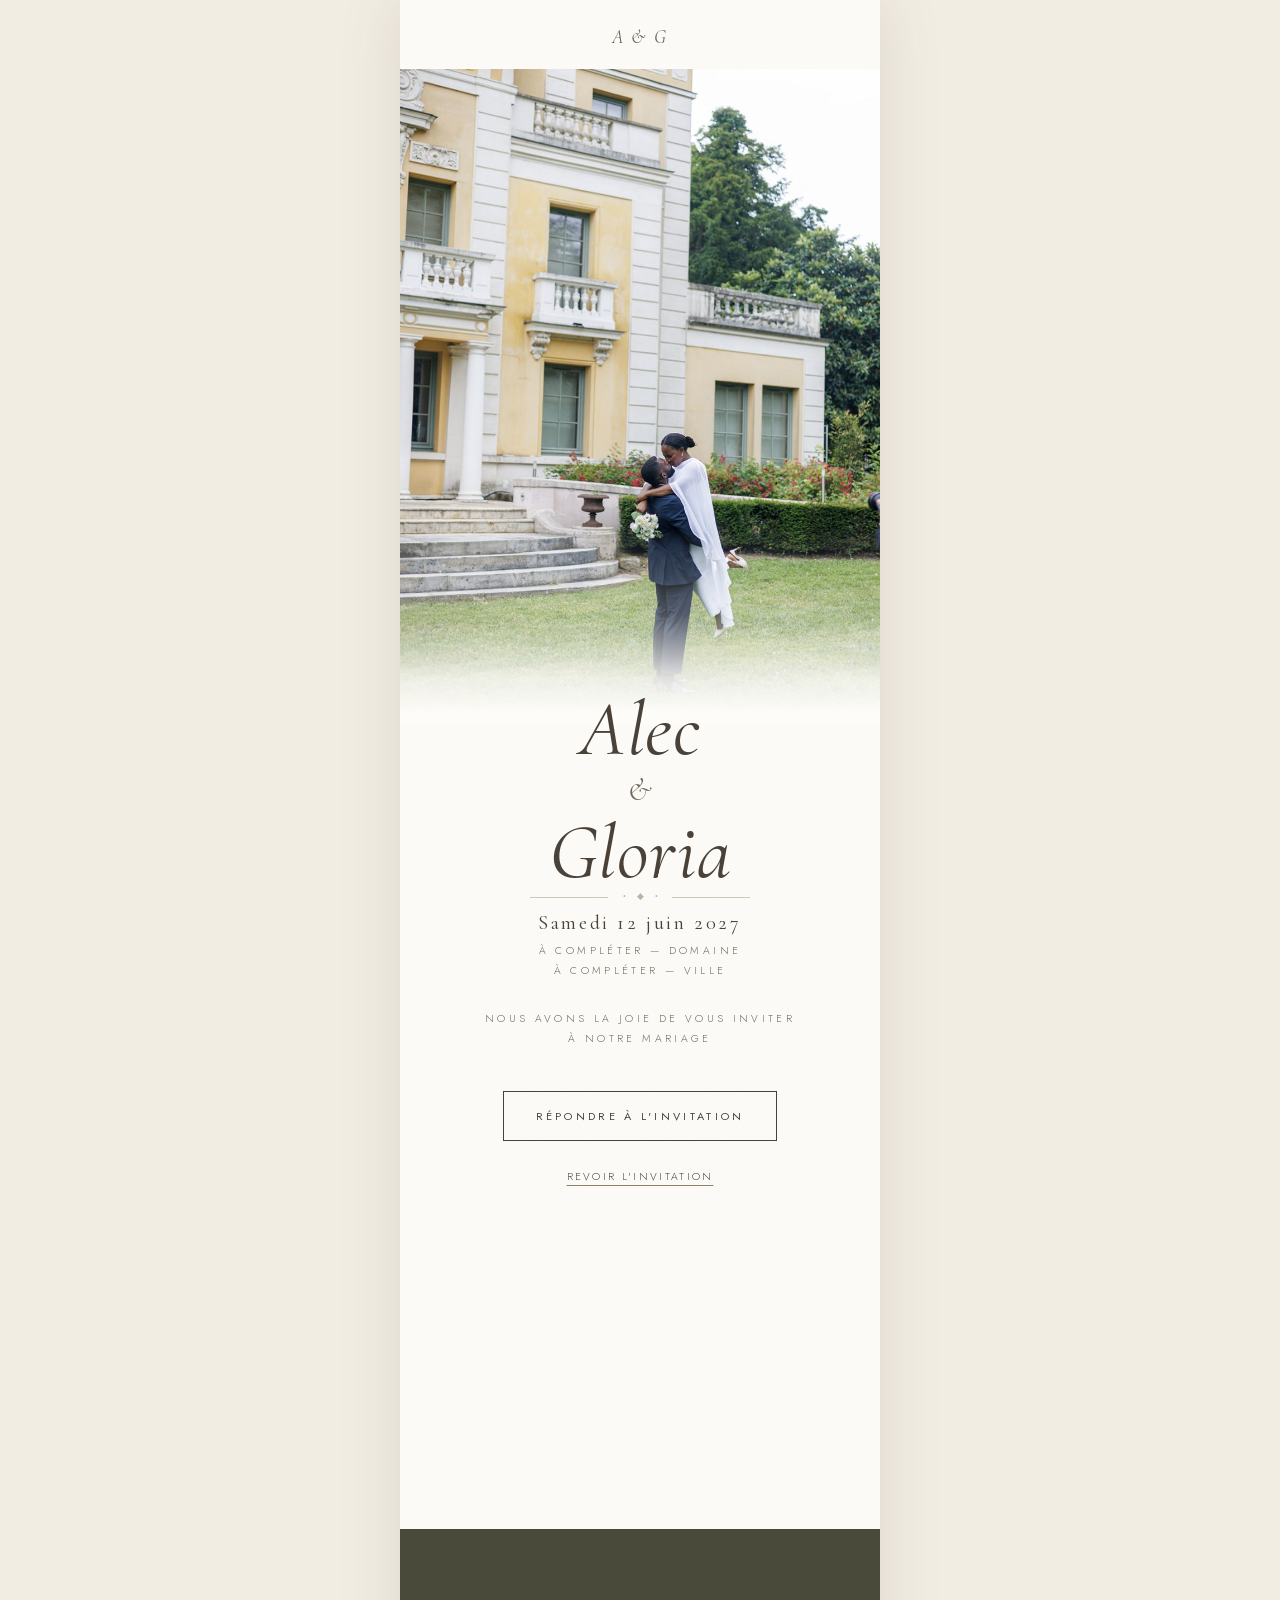
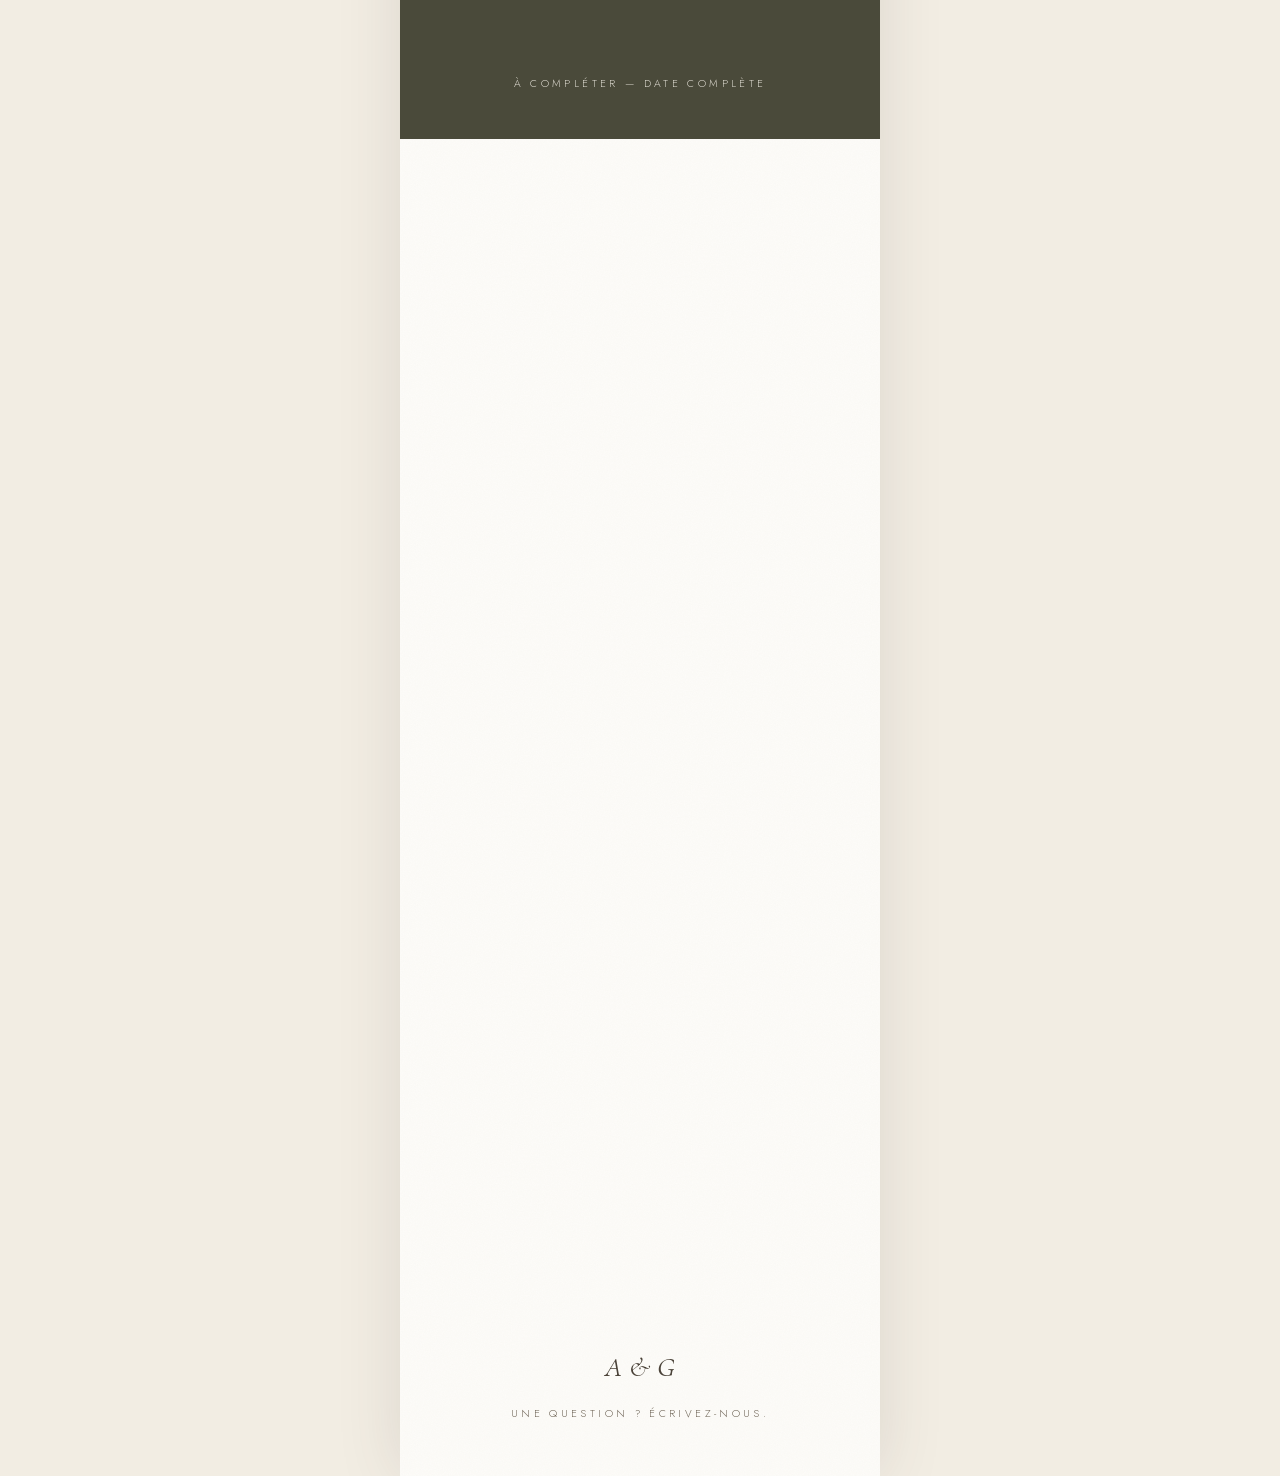
==== commit a9e27a39: "Page d'invitation immersive + bascule de la papeterie en blanc ivoire Nouvelle page `invitation.html" ====
--- a/index.html
+++ b/index.html
@@ -28,7 +28,7 @@
   frame-ancestors 'none'">
 
 <meta name="description" content="Informations pratiques et confirmation de présence pour le mariage d'Alec et Gloria.">
-<meta name="theme-color" content="#f1d2d4">
+<meta name="theme-color" content="#fdfcf9">
 <title>Mariage d'Alec et Gloria</title>
 <link rel="stylesheet" href="assets/css/style.css">
 </head>
@@ -73,6 +73,7 @@
           <p class="texte-doux" id="rappel-date-limite"></p>
           <div id="msg-accueil"></div>
           <button type="button" class="bouton" id="btn-repondre">Répondre à l'invitation</button>
+          <a class="bouton--lien" href="invitation.html">Revoir l'invitation</a>
         </div>
       </div>
 
--- a/assets/css/style.css
+++ b/assets/css/style.css
@@ -61,24 +61,26 @@
 :root {
   /* Papier. Un seul fond dans toute la page : les cartes se distinguent
      par leurs filets, pas par leur couleur — c'est ce qui fait papeterie
-     plutôt qu'interface. */
-  --rose:        #f1d2d4;
-  --rose-profond:#ecc6c9;   /* pourtour, hors colonne */
-  --creme:       #f6e6e2;
-  --olive:       #4b4a3b;
-
-  /* Encres. Ratios mesurés sur --rose, le fond le plus sombre. */
-  --encre:       #4e403c;   /* titres          7,02:1 */
-  --encre-2:     #6b5c58;   /* texte courant   4,52:1 — minimum AA */
-  --bord:        #9c7067;   /* bordure de champ 3,03:1 — AA 1.4.11 */
-  --erreur:      #a73a32;   /*                 4,53:1 */
-  --succes:      #2f6a49;   /*                 4,55:1 */
+     plutôt qu'interface. Blanc cassé et beige, jamais de rose (D35). */
+  --papier:       #fdfcf9;   /* fond de la colonne */
+  --papier-fonce: #f2ede3;   /* pourtour, hors colonne */
+  --creme:        #f7f3ea;   /* fond des champs et des encadrés */
+  --beige:        #ece4d5;   /* le fond le plus sombre : sert de référence */
+  --olive:        #4a4a3a;
+
+  /* Encres. Ratios mesurés sur --beige, le fond le plus sombre : elles sont
+     donc conformes aussi sur --creme et sur --papier. */
+  --encre:       #4a4238;   /* titres           7,81:1 */
+  --encre-2:     #6f6557;   /* texte courant    4,52:1 */
+  --bord:        #908069;   /* bordure de champ 3,04:1 — AA 1.4.11 */
+  --erreur:      #a33a30;   /*                  5,19:1 */
+  --succes:      #3a6345;   /*                  5,45:1 */
 
   /* Filets purement décoratifs : cadres, séparateurs, losanges. Ils ne
      véhiculent aucune information et ne sont la bordure d'aucun composant
      interactif — WCAG 1.4.11 ne s'y applique pas, ils peuvent rester fins. */
-  --trait:       #b89892;
-  --trait-clair: #cfb0ab;
+  --trait:       #bfb39f;
+  --trait-clair: #d6cdbb;
 
   --f-titre:  'Cormorant Garamond', Cormorant, Garamond, 'Times New Roman', serif;
   --f-label:  'Jost', 'Futura', 'Avenir Next', 'Helvetica Neue', Arial, sans-serif;
@@ -92,11 +94,11 @@
 
 *, *::before, *::after { box-sizing: border-box; }
 
-html { background: var(--rose-profond); }
+html { background: var(--papier-fonce); }
 
 body {
   margin: 0;
-  background: var(--rose-profond);
+  background: var(--papier-fonce);
   color: var(--encre-2);
   font-family: var(--f-titre);
   font-size: 17px;
@@ -123,7 +125,7 @@
   z-index: 1;
   opacity: .3;
   mix-blend-mode: multiply;
-  background-image: url("data:image/svg+xml,%3Csvg xmlns='http://www.w3.org/2000/svg' width='180' height='180'%3E%3Cfilter id='n'%3E%3CfeTurbulence type='fractalNoise' baseFrequency='.85' numOctaves='3' stitchTiles='stitch'/%3E%3CfeColorMatrix values='0 0 0 0 .55 0 0 0 0 .42 0 0 0 0 .4 0 0 0 .18 0'/%3E%3C/filter%3E%3Crect width='100%25' height='100%25' filter='url(%23n)'/%3E%3C/svg%3E");
+  background-image: url("data:image/svg+xml,%3Csvg xmlns='http://www.w3.org/2000/svg' width='180' height='180'%3E%3Cfilter id='n'%3E%3CfeTurbulence type='fractalNoise' baseFrequency='.85' numOctaves='3' stitchTiles='stitch'/%3E%3CfeColorMatrix values='0 0 0 0 .48 0 0 0 0 .44 0 0 0 0 .36 0 0 0 .16 0'/%3E%3C/filter%3E%3Crect width='100%25' height='100%25' filter='url(%23n)'/%3E%3C/svg%3E");
 }
 
 
@@ -132,7 +134,7 @@
 .page {
   max-width: var(--col);
   margin-inline: auto;
-  background: var(--rose);
+  background: var(--papier);
   box-shadow: 0 0 60px rgba(78, 64, 60, .13);
   position: relative;
   /* La colonne de papier va jusqu'en bas de l'écran : sans cela, les écrans
@@ -265,9 +267,9 @@
     0 calc(100% - var(--b)), 0 var(--b));
 }
 
-.carte__gouttiere { background: var(--rose); padding: 5px;  clip-path: inherit; }
+.carte__gouttiere { background: var(--papier); padding: 5px;  clip-path: inherit; }
 .carte__filet     { background: var(--trait-clair); padding: 1px; clip-path: inherit; }
-.carte__in        { background: var(--rose); padding: 32px 22px; clip-path: inherit; }
+.carte__in        { background: var(--papier); padding: 32px 22px; clip-path: inherit; }
 
 .carte + .carte { margin-top: 26px; }
 
@@ -304,7 +306,7 @@
   z-index: 60;
   padding: .75rem 1.25rem;
   background: var(--encre);
-  color: var(--rose);
+  color: var(--papier);
   font-family: var(--f-label);
   font-size: 11px;
   letter-spacing: .2em;
@@ -352,7 +354,7 @@
   aspect-ratio: 860 / 1174;
   object-fit: cover;
   /* La photo est chaude (pierre ocre, pelouse) ; une très légère
-     désaturation la fait tenir avec le rose sans la délaver. */
+     désaturation la fait tenir avec le papier sans la délaver. */
   filter: saturate(.92) contrast(1.02);
 }
 
@@ -365,17 +367,17 @@
 
 /* Il doit être franc : le premier prénom déborde sur la photo, et il tombait
    sur la pelouse — texte foncé sur vert clair, sous le seuil AA. Le bas de
-   l'image est ramené au rose plein avant que le texte n'arrive. */
+   l'image est ramené au papier plein avant que le texte n'arrive. */
 .bandeau__fondu {
   position: absolute;
   left: 0; right: 0; bottom: 0;
   height: 30%;
   pointer-events: none;
   background: linear-gradient(to bottom,
-    rgba(241, 210, 212, 0)   0%,
-    rgba(241, 210, 212, .28) 44%,
-    rgba(241, 210, 212, .88) 76%,
-    var(--rose)              94%);
+    rgba(253, 252, 249, 0)   0%,
+    rgba(253, 252, 249, .28) 44%,
+    rgba(253, 252, 249, .88) 76%,
+    var(--papier)              94%);
 }
 
 .bandeau__texte {
@@ -553,7 +555,7 @@
 .bouton:hover,
 .bouton:focus-visible {
   background: var(--encre);
-  color: var(--rose);
+  color: var(--papier);
 }
 
 .bouton[disabled] {
@@ -803,7 +805,7 @@
 .choix-presence input:checked + span {
   background: var(--encre);
   border-color: var(--encre);
-  color: var(--rose);
+  color: var(--papier);
 }
 
 .choix-presence input:focus-visible + span {
